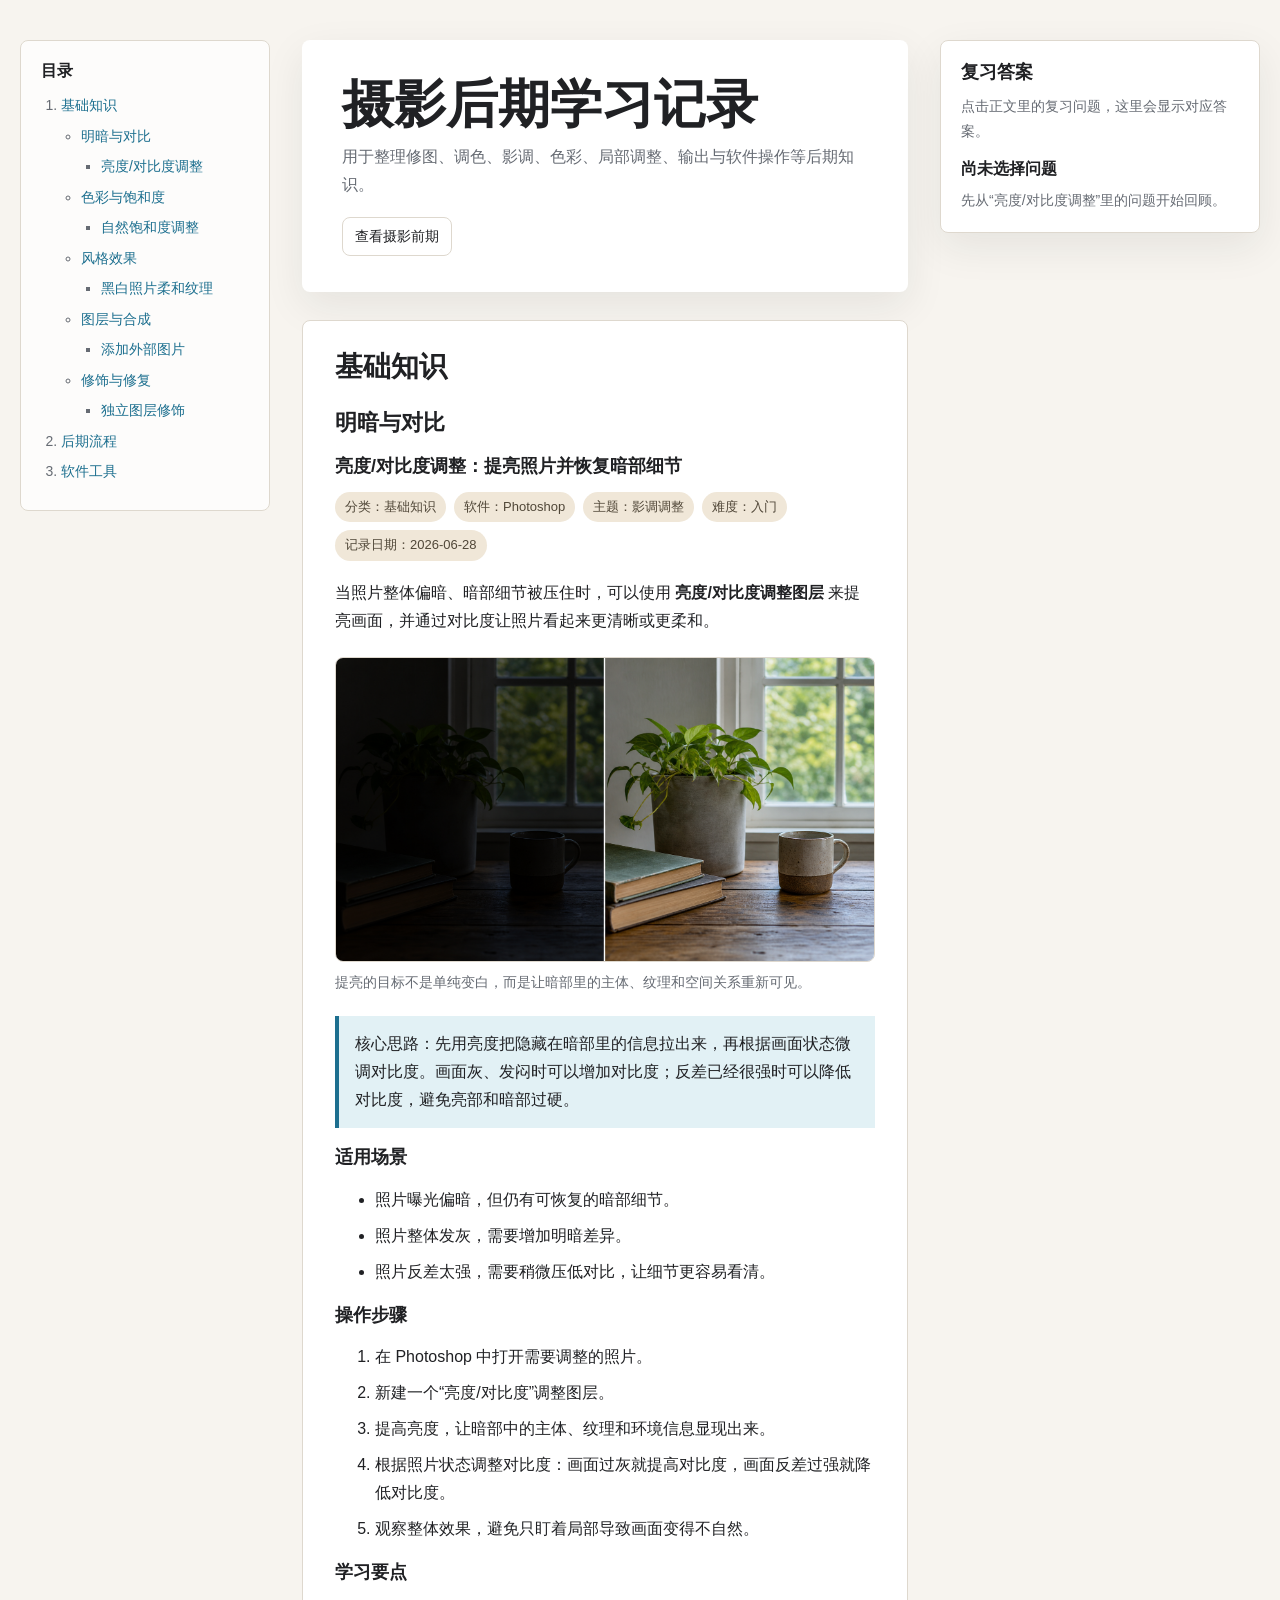
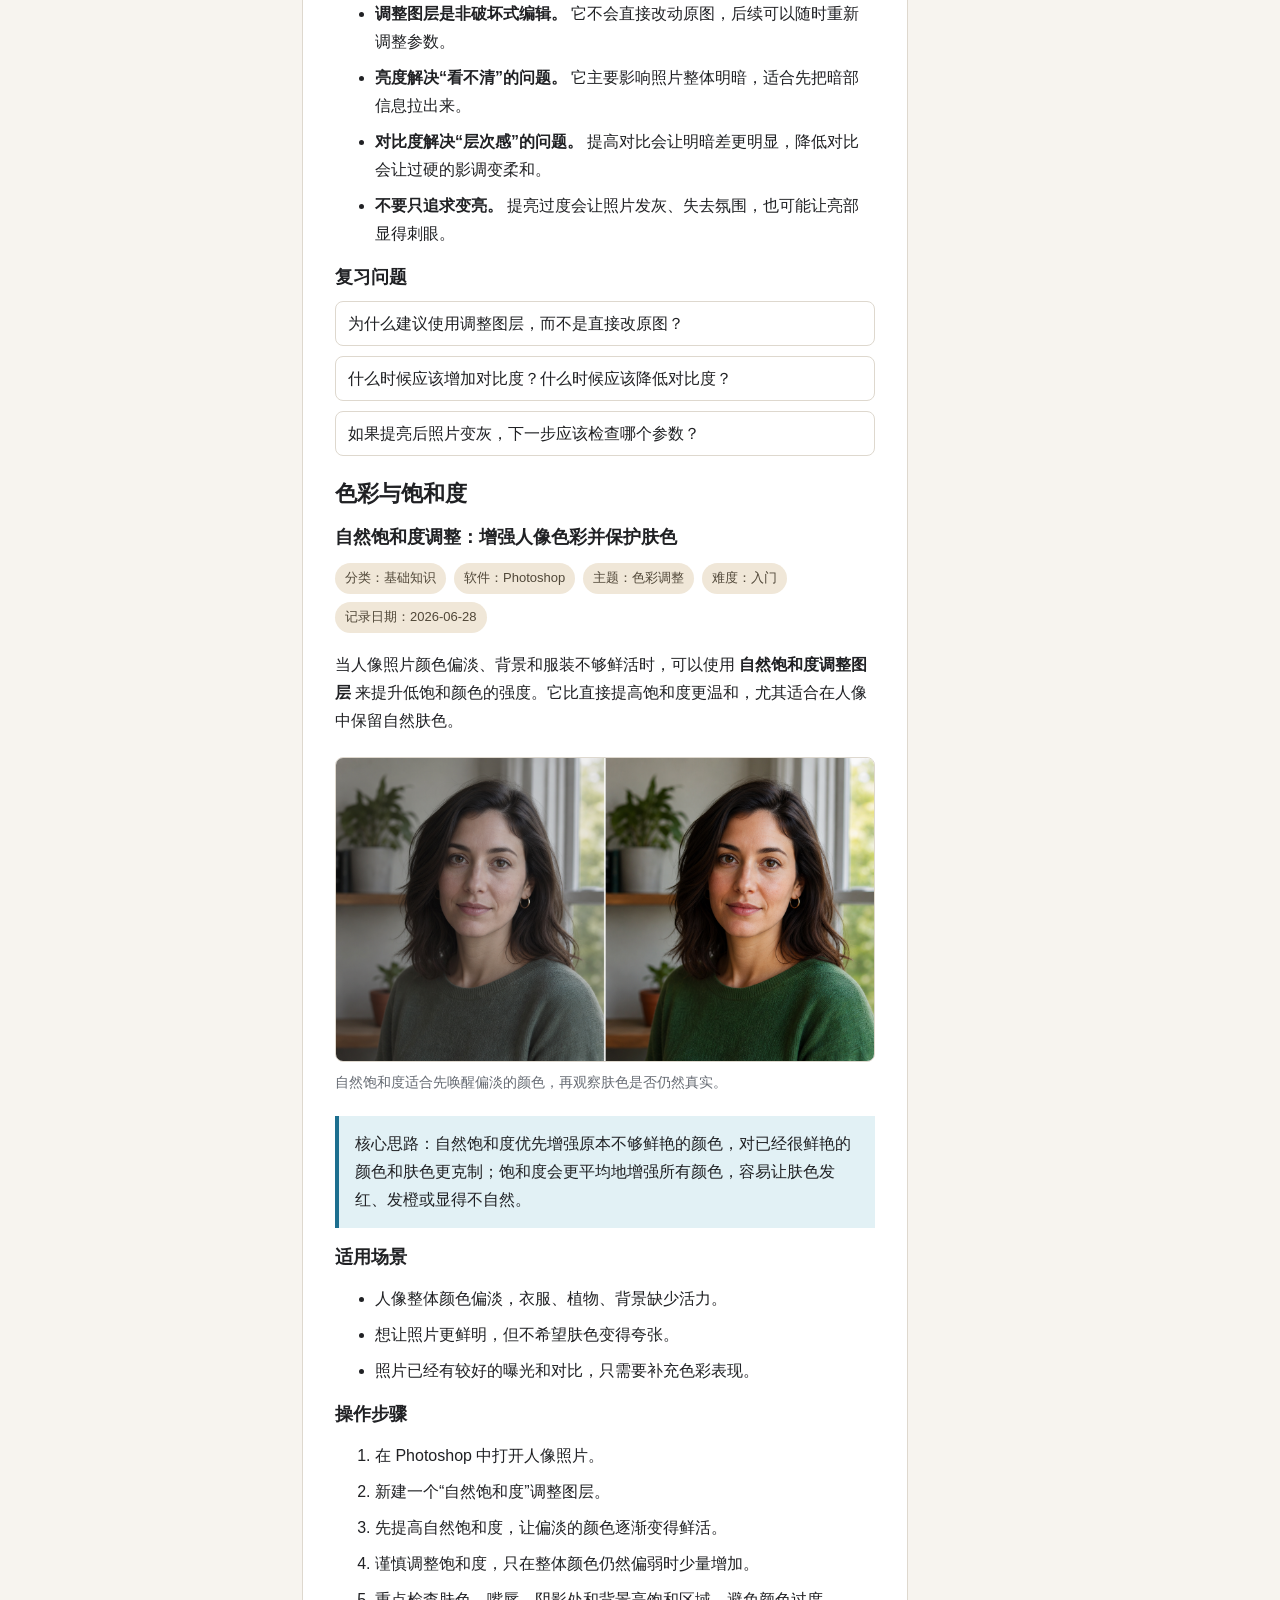
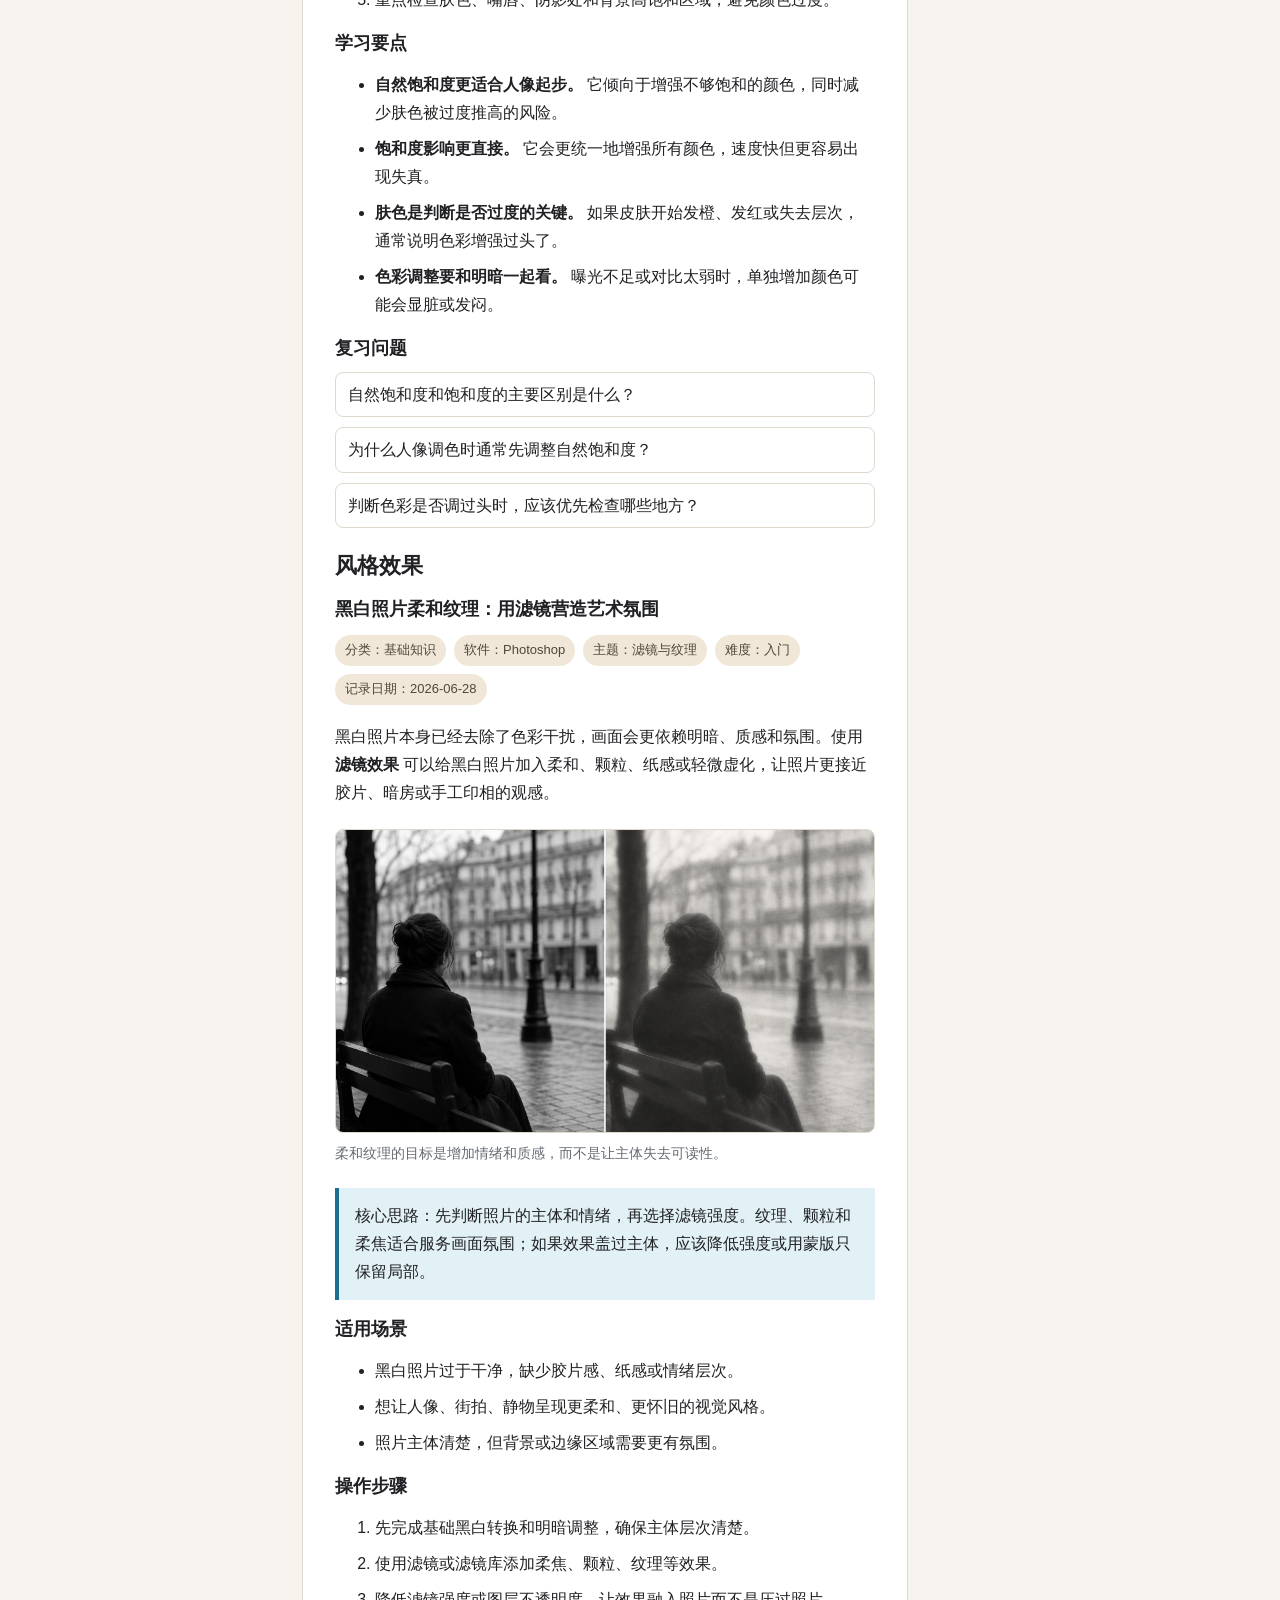
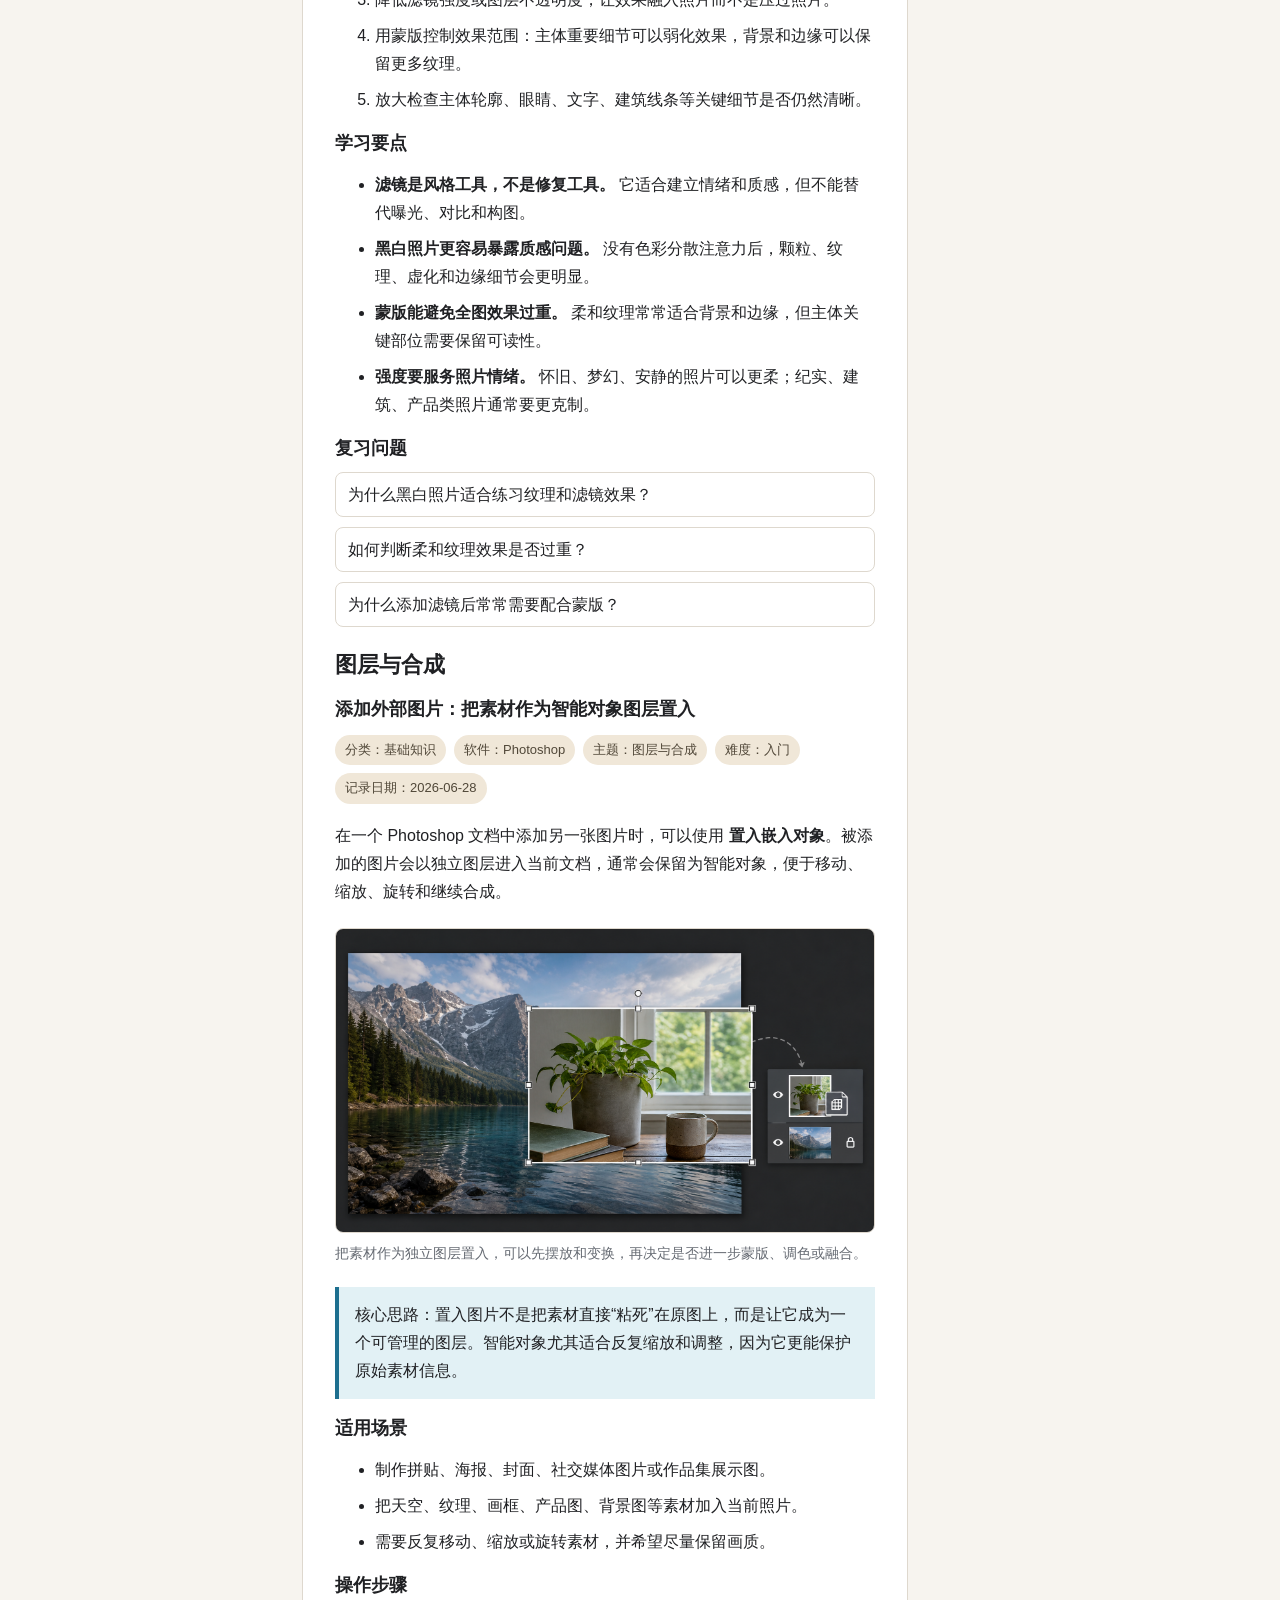
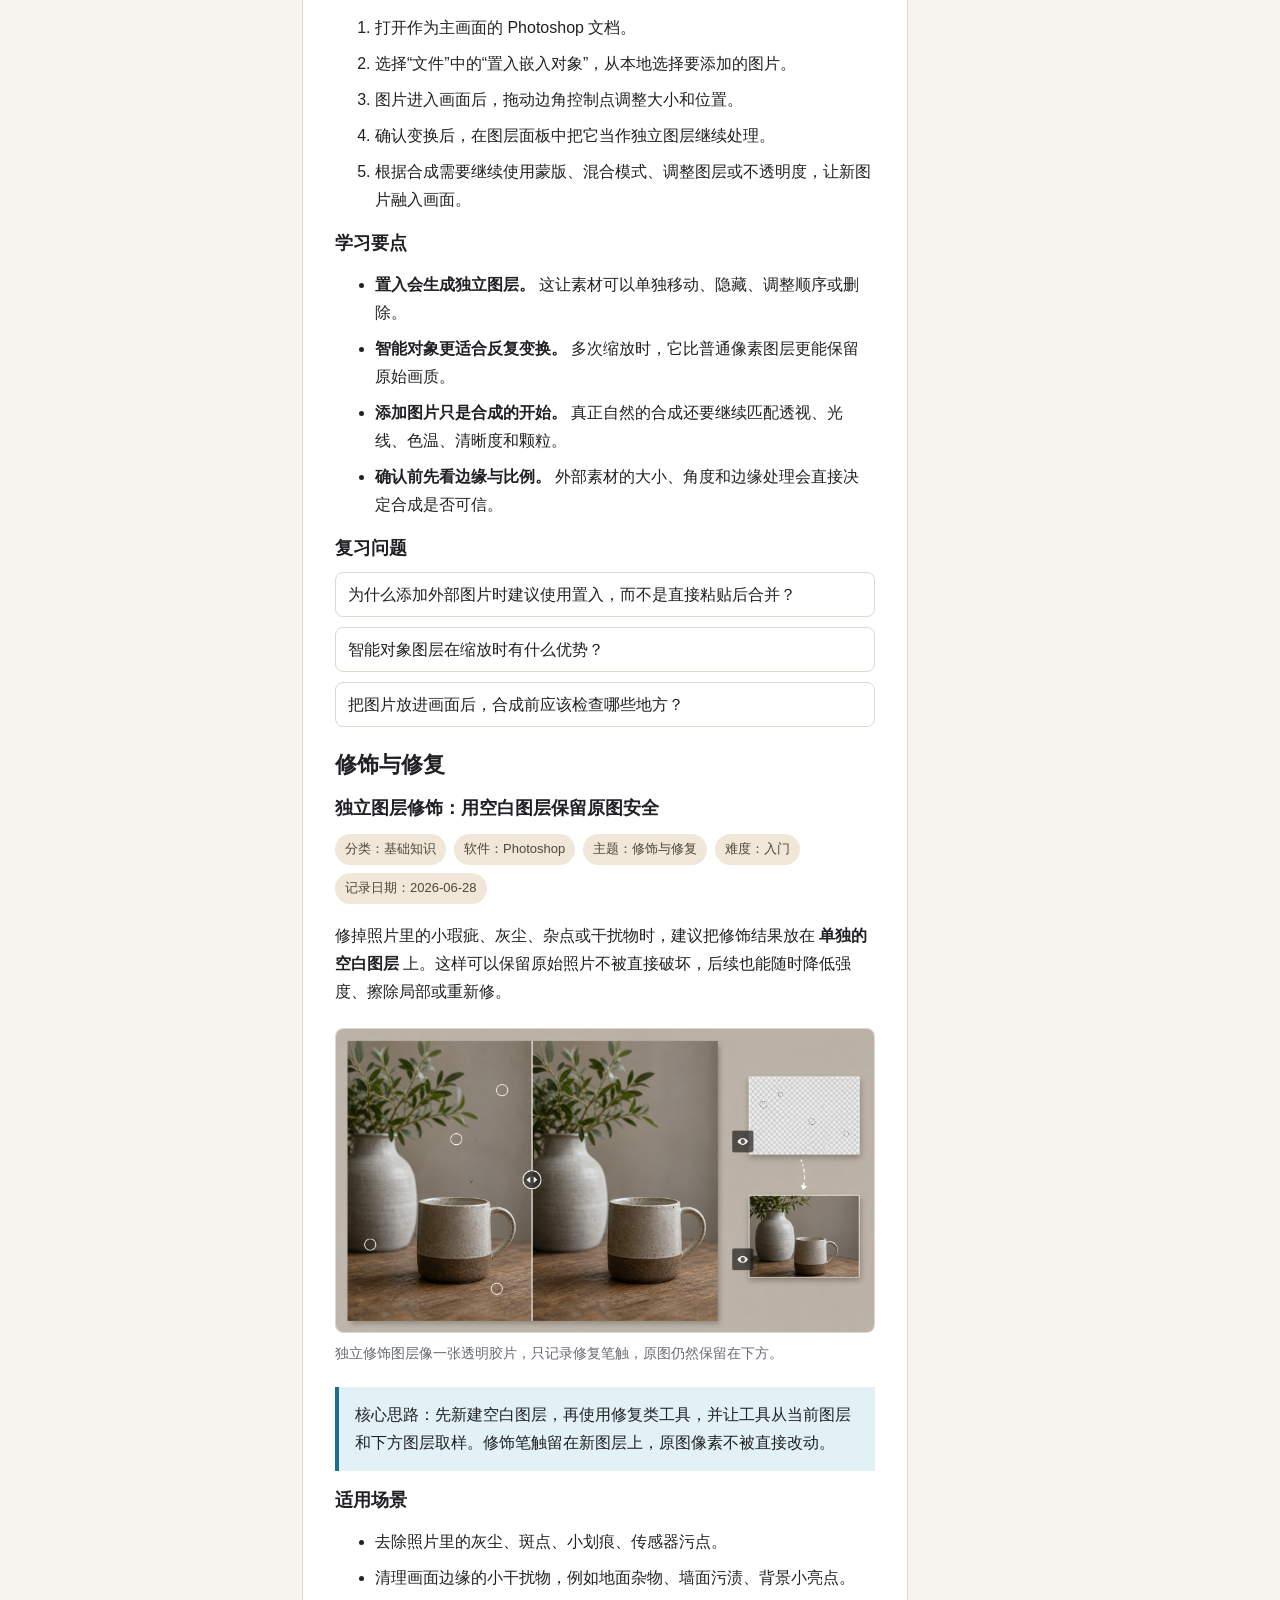
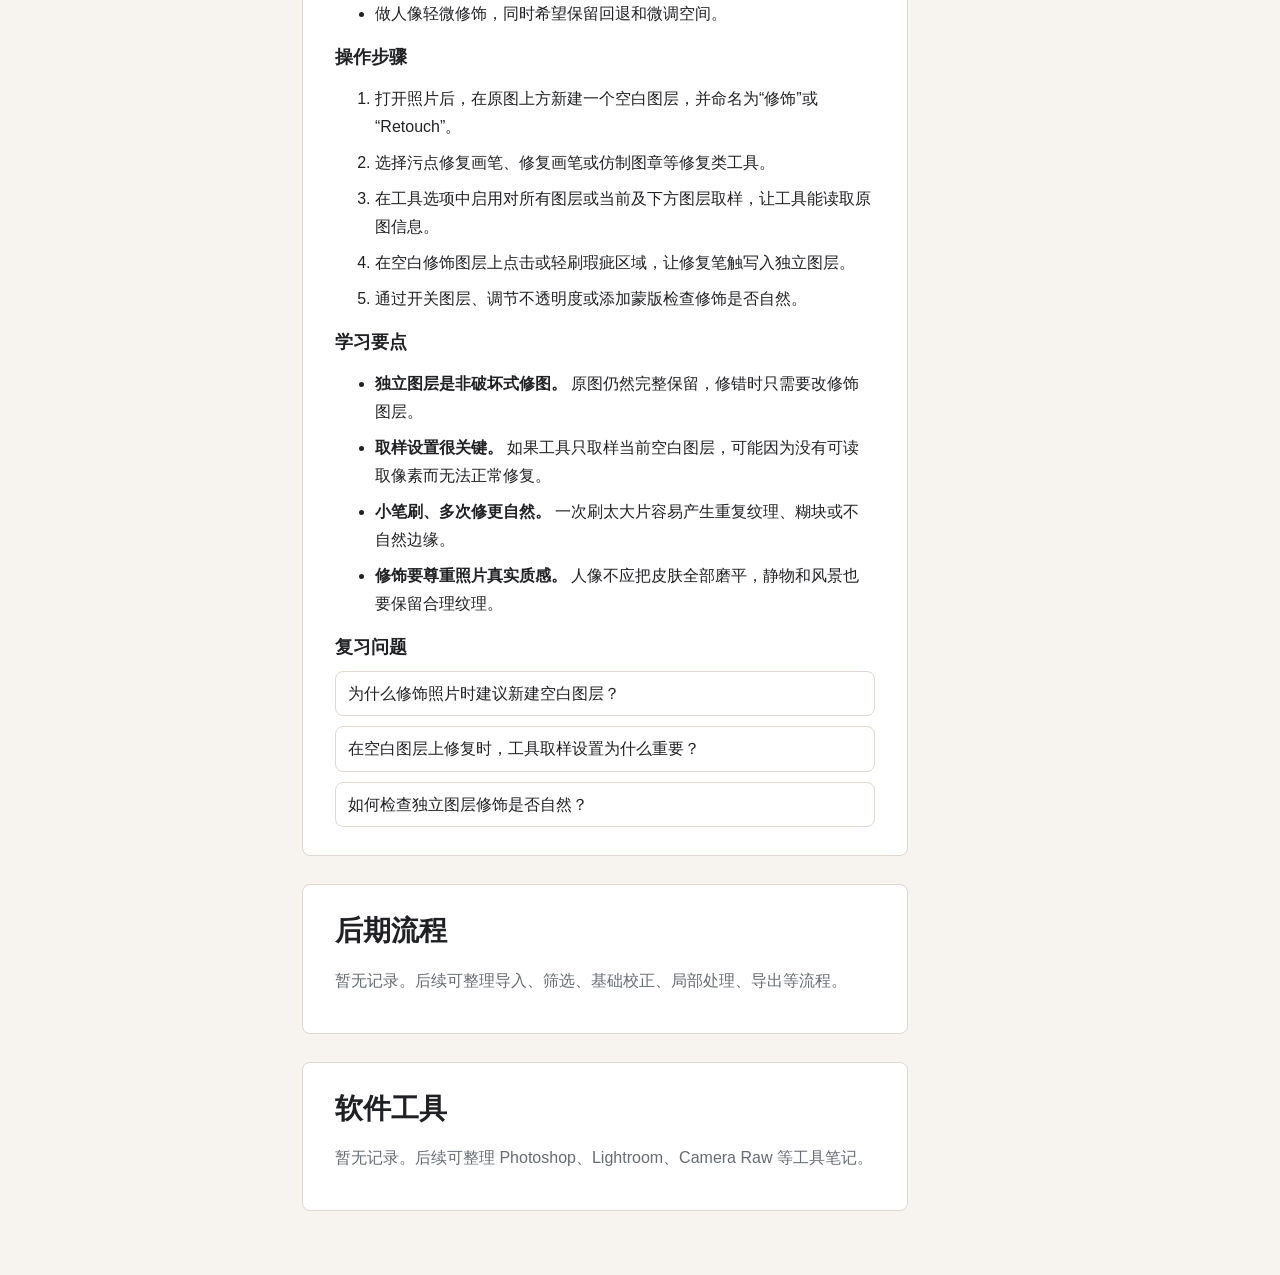
==== 摄影后期.html @ 8e00f8d4 "first commit" ====
<!doctype html>
<html lang="zh-CN">
  <head>
    <meta charset="utf-8">
    <meta name="viewport" content="width=device-width, initial-scale=1">
    <title>摄影后期学习记录</title>
    <link rel="stylesheet" href="assets/css/notes.css">
  </head>
  <body>
    <main class="page with-review">
      <aside class="sidebar" aria-label="目录">
        <h2>目录</h2>
        <ol>
          <li>
            <a href="#basic">基础知识</a>
            <ul>
              <li>
                <a href="#light-contrast">明暗与对比</a>
                <ul>
                  <li><a href="#brightness-contrast-layer">亮度/对比度调整</a></li>
                </ul>
              </li>
              <li>
                <a href="#color-saturation">色彩与饱和度</a>
                <ul>
                  <li><a href="#vibrance-portrait-color">自然饱和度调整</a></li>
                </ul>
              </li>
              <li>
                <a href="#style-effects">风格效果</a>
                <ul>
                  <li><a href="#soft-texture-black-white">黑白照片柔和纹理</a></li>
                </ul>
              </li>
              <li>
                <a href="#layers-compositing">图层与合成</a>
                <ul>
                  <li><a href="#add-image-smart-object">添加外部图片</a></li>
                </ul>
              </li>
              <li>
                <a href="#retouching-repair">修饰与修复</a>
                <ul>
                  <li><a href="#retouch-separate-layer">独立图层修饰</a></li>
                </ul>
              </li>
            </ul>
          </li>
          <li><a href="#workflow">后期流程</a></li>
          <li><a href="#tools">软件工具</a></li>
        </ol>
      </aside>

      <div class="content">
        <header class="hero">
          <h1>摄影后期学习记录</h1>
          <p>用于整理修图、调色、影调、色彩、局部调整、输出与软件操作等后期知识。</p>
          <nav class="nav" aria-label="文档切换">
            <a href="摄影前期.html">查看摄影前期</a>
          </nav>
        </header>

        <section id="basic">
          <h2>基础知识</h2>

          <article id="light-contrast">
            <h3>明暗与对比</h3>

            <article id="brightness-contrast-layer">
              <h4>亮度/对比度调整：提亮照片并恢复暗部细节</h4>
              <div class="meta">
                <span class="tag">分类：基础知识</span>
                <span class="tag">软件：Photoshop</span>
                <span class="tag">主题：影调调整</span>
                <span class="tag">难度：入门</span>
                <span class="tag">记录日期：2026-06-28</span>
              </div>

              <p>
                当照片整体偏暗、暗部细节被压住时，可以使用
                <strong>亮度/对比度调整图层</strong> 来提亮画面，并通过对比度让照片看起来更清晰或更柔和。
              </p>

              <figure class="study-image">
                <img
                  src="assets/images/brightness-contrast-shadow-details.png"
                  alt="暗照片提亮前后对比：左侧偏暗，右侧暗部细节更清楚"
                  loading="lazy"
                >
                <figcaption>提亮的目标不是单纯变白，而是让暗部里的主体、纹理和空间关系重新可见。</figcaption>
              </figure>

              <div class="note">
                核心思路：先用亮度把隐藏在暗部里的信息拉出来，再根据画面状态微调对比度。画面灰、发闷时可以增加对比度；反差已经很强时可以降低对比度，避免亮部和暗部过硬。
              </div>

              <h4>适用场景</h4>
              <ul class="summary-list">
                <li>照片曝光偏暗，但仍有可恢复的暗部细节。</li>
                <li>照片整体发灰，需要增加明暗差异。</li>
                <li>照片反差太强，需要稍微压低对比，让细节更容易看清。</li>
              </ul>

              <h4>操作步骤</h4>
              <ol class="steps">
                <li>在 Photoshop 中打开需要调整的照片。</li>
                <li>新建一个“亮度/对比度”调整图层。</li>
                <li>提高亮度，让暗部中的主体、纹理和环境信息显现出来。</li>
                <li>根据照片状态调整对比度：画面过灰就提高对比度，画面反差过强就降低对比度。</li>
                <li>观察整体效果，避免只盯着局部导致画面变得不自然。</li>
              </ol>

              <h4>学习要点</h4>
              <ul class="checklist">
                <li><strong>调整图层是非破坏式编辑。</strong> 它不会直接改动原图，后续可以随时重新调整参数。</li>
                <li><strong>亮度解决“看不清”的问题。</strong> 它主要影响照片整体明暗，适合先把暗部信息拉出来。</li>
                <li><strong>对比度解决“层次感”的问题。</strong> 提高对比会让明暗差更明显，降低对比会让过硬的影调变柔和。</li>
                <li><strong>不要只追求变亮。</strong> 提亮过度会让照片发灰、失去氛围，也可能让亮部显得刺眼。</li>
              </ul>

              <h4>复习问题</h4>
              <ul class="review-list">
                <li>
                  <button
                    class="review-question"
                    type="button"
                    data-answer="调整图层属于非破坏式编辑，不会直接改变原始照片像素。这样后续可以随时回到亮度/对比度参数重新微调，也可以关闭、降低不透明度或删除这一步调整。"
                  >
                    为什么建议使用调整图层，而不是直接改原图？
                  </button>
                </li>
                <li>
                  <button
                    class="review-question"
                    type="button"
                    data-answer="画面提亮后如果显得灰、发闷、层次弱，可以适当增加对比度；如果照片本身明暗反差已经很强，亮部刺眼或暗部死黑，就应该降低对比度，让过硬的明暗关系变柔和。"
                  >
                    什么时候应该增加对比度？什么时候应该降低对比度？
                  </button>
                </li>
                <li>
                  <button
                    class="review-question"
                    type="button"
                    data-answer="优先检查对比度。只提高亮度容易把暗部拉亮，但也会让整体变灰；这时可以适当增加对比度，重新建立明暗层次，同时观察亮部是否过曝。"
                  >
                    如果提亮后照片变灰，下一步应该检查哪个参数？
                  </button>
                </li>
              </ul>
            </article>
          </article>

          <article id="color-saturation">
            <h3>色彩与饱和度</h3>

            <article id="vibrance-portrait-color">
              <h4>自然饱和度调整：增强人像色彩并保护肤色</h4>
              <div class="meta">
                <span class="tag">分类：基础知识</span>
                <span class="tag">软件：Photoshop</span>
                <span class="tag">主题：色彩调整</span>
                <span class="tag">难度：入门</span>
                <span class="tag">记录日期：2026-06-28</span>
              </div>

              <p>
                当人像照片颜色偏淡、背景和服装不够鲜活时，可以使用
                <strong>自然饱和度调整图层</strong> 来提升低饱和颜色的强度。它比直接提高饱和度更温和，尤其适合在人像中保留自然肤色。
              </p>

              <figure class="study-image">
                <img
                  src="assets/images/vibrance-portrait-color.png"
                  alt="人像自然饱和度调整前后对比：左侧颜色偏淡，右侧背景和服装更鲜活且肤色自然"
                  loading="lazy"
                >
                <figcaption>自然饱和度适合先唤醒偏淡的颜色，再观察肤色是否仍然真实。</figcaption>
              </figure>

              <div class="note">
                核心思路：自然饱和度优先增强原本不够鲜艳的颜色，对已经很鲜艳的颜色和肤色更克制；饱和度会更平均地增强所有颜色，容易让肤色发红、发橙或显得不自然。
              </div>

              <h4>适用场景</h4>
              <ul class="summary-list">
                <li>人像整体颜色偏淡，衣服、植物、背景缺少活力。</li>
                <li>想让照片更鲜明，但不希望肤色变得夸张。</li>
                <li>照片已经有较好的曝光和对比，只需要补充色彩表现。</li>
              </ul>

              <h4>操作步骤</h4>
              <ol class="steps">
                <li>在 Photoshop 中打开人像照片。</li>
                <li>新建一个“自然饱和度”调整图层。</li>
                <li>先提高自然饱和度，让偏淡的颜色逐渐变得鲜活。</li>
                <li>谨慎调整饱和度，只在整体颜色仍然偏弱时少量增加。</li>
                <li>重点检查肤色、嘴唇、阴影处和背景高饱和区域，避免颜色过度。</li>
              </ol>

              <h4>学习要点</h4>
              <ul class="checklist">
                <li><strong>自然饱和度更适合人像起步。</strong> 它倾向于增强不够饱和的颜色，同时减少肤色被过度推高的风险。</li>
                <li><strong>饱和度影响更直接。</strong> 它会更统一地增强所有颜色，速度快但更容易出现失真。</li>
                <li><strong>肤色是判断是否过度的关键。</strong> 如果皮肤开始发橙、发红或失去层次，通常说明色彩增强过头了。</li>
                <li><strong>色彩调整要和明暗一起看。</strong> 曝光不足或对比太弱时，单独增加颜色可能会显脏或发闷。</li>
              </ul>

              <h4>复习问题</h4>
              <ul class="review-list">
                <li>
                  <button
                    class="review-question"
                    type="button"
                    data-answer="自然饱和度会优先增强原本偏淡、不够鲜艳的颜色，并且对肤色和已经很鲜艳的颜色更克制；饱和度更平均地推动所有颜色，效果更直接，也更容易让颜色失真。"
                  >
                    自然饱和度和饱和度的主要区别是什么？
                  </button>
                </li>
                <li>
                  <button
                    class="review-question"
                    type="button"
                    data-answer="人像里最需要保护的是肤色。直接大幅提高饱和度可能让皮肤发红、发橙、嘴唇过艳，甚至让阴影里的颜色变脏，所以通常先用自然饱和度会更稳。"
                  >
                    为什么人像调色时通常先调整自然饱和度？
                  </button>
                </li>
                <li>
                  <button
                    class="review-question"
                    type="button"
                    data-answer="重点看肤色是否自然、嘴唇是否过艳、背景高饱和区域是否刺眼。如果这些地方开始显得夸张，就应该降低自然饱和度或饱和度，并重新检查整体明暗。"
                  >
                    判断色彩是否调过头时，应该优先检查哪些地方？
                  </button>
                </li>
              </ul>
            </article>
          </article>

          <article id="style-effects">
            <h3>风格效果</h3>

            <article id="soft-texture-black-white">
              <h4>黑白照片柔和纹理：用滤镜营造艺术氛围</h4>
              <div class="meta">
                <span class="tag">分类：基础知识</span>
                <span class="tag">软件：Photoshop</span>
                <span class="tag">主题：滤镜与纹理</span>
                <span class="tag">难度：入门</span>
                <span class="tag">记录日期：2026-06-28</span>
              </div>

              <p>
                黑白照片本身已经去除了色彩干扰，画面会更依赖明暗、质感和氛围。使用
                <strong>滤镜效果</strong> 可以给黑白照片加入柔和、颗粒、纸感或轻微虚化，让照片更接近胶片、暗房或手工印相的观感。
              </p>

              <figure class="study-image">
                <img
                  src="assets/images/soft-texture-black-white.png"
                  alt="黑白照片柔和纹理效果前后对比：左侧清晰干净，右侧加入柔焦、颗粒和纸感纹理"
                  loading="lazy"
                >
                <figcaption>柔和纹理的目标是增加情绪和质感，而不是让主体失去可读性。</figcaption>
              </figure>

              <div class="note">
                核心思路：先判断照片的主体和情绪，再选择滤镜强度。纹理、颗粒和柔焦适合服务画面氛围；如果效果盖过主体，应该降低强度或用蒙版只保留局部。
              </div>

              <h4>适用场景</h4>
              <ul class="summary-list">
                <li>黑白照片过于干净，缺少胶片感、纸感或情绪层次。</li>
                <li>想让人像、街拍、静物呈现更柔和、更怀旧的视觉风格。</li>
                <li>照片主体清楚，但背景或边缘区域需要更有氛围。</li>
              </ul>

              <h4>操作步骤</h4>
              <ol class="steps">
                <li>先完成基础黑白转换和明暗调整，确保主体层次清楚。</li>
                <li>使用滤镜或滤镜库添加柔焦、颗粒、纹理等效果。</li>
                <li>降低滤镜强度或图层不透明度，让效果融入照片而不是压过照片。</li>
                <li>用蒙版控制效果范围：主体重要细节可以弱化效果，背景和边缘可以保留更多纹理。</li>
                <li>放大检查主体轮廓、眼睛、文字、建筑线条等关键细节是否仍然清晰。</li>
              </ol>

              <h4>学习要点</h4>
              <ul class="checklist">
                <li><strong>滤镜是风格工具，不是修复工具。</strong> 它适合建立情绪和质感，但不能替代曝光、对比和构图。</li>
                <li><strong>黑白照片更容易暴露质感问题。</strong> 没有色彩分散注意力后，颗粒、纹理、虚化和边缘细节会更明显。</li>
                <li><strong>蒙版能避免全图效果过重。</strong> 柔和纹理常常适合背景和边缘，但主体关键部位需要保留可读性。</li>
                <li><strong>强度要服务照片情绪。</strong> 怀旧、梦幻、安静的照片可以更柔；纪实、建筑、产品类照片通常要更克制。</li>
              </ul>

              <h4>复习问题</h4>
              <ul class="review-list">
                <li>
                  <button
                    class="review-question"
                    type="button"
                    data-answer="因为黑白照片去掉了色彩信息，观众会更集中地看明暗、形状、颗粒和边缘质感。加入柔和纹理可以强化氛围，但如果过重，也会更明显地破坏主体细节。"
                  >
                    为什么黑白照片适合练习纹理和滤镜效果？
                  </button>
                </li>
                <li>
                  <button
                    class="review-question"
                    type="button"
                    data-answer="如果主体轮廓、眼睛、面部纹理、建筑线条或画面焦点开始变得难以辨认，就说明滤镜效果可能盖过了照片本身。此时应降低强度、不透明度，或用蒙版保护主体。"
                  >
                    如何判断柔和纹理效果是否过重？
                  </button>
                </li>
                <li>
                  <button
                    class="review-question"
                    type="button"
                    data-answer="蒙版可以把滤镜限制在需要氛围的区域，例如背景、边缘、天空或暗部，同时减弱主体关键区域的效果。这样照片既有风格，又不会牺牲可读性。"
                  >
                    为什么添加滤镜后常常需要配合蒙版？
                  </button>
                </li>
              </ul>
            </article>
          </article>

          <article id="layers-compositing">
            <h3>图层与合成</h3>

            <article id="add-image-smart-object">
              <h4>添加外部图片：把素材作为智能对象图层置入</h4>
              <div class="meta">
                <span class="tag">分类：基础知识</span>
                <span class="tag">软件：Photoshop</span>
                <span class="tag">主题：图层与合成</span>
                <span class="tag">难度：入门</span>
                <span class="tag">记录日期：2026-06-28</span>
              </div>

              <p>
                在一个 Photoshop 文档中添加另一张图片时，可以使用
                <strong>置入嵌入对象</strong>。被添加的图片会以独立图层进入当前文档，通常会保留为智能对象，便于移动、缩放、旋转和继续合成。
              </p>

              <figure class="study-image">
                <img
                  src="assets/images/add-image-smart-object-layer.png"
                  alt="把外部图片作为独立图层添加到主画面中的示意图"
                  loading="lazy"
                >
                <figcaption>把素材作为独立图层置入，可以先摆放和变换，再决定是否进一步蒙版、调色或融合。</figcaption>
              </figure>

              <div class="note">
                核心思路：置入图片不是把素材直接“粘死”在原图上，而是让它成为一个可管理的图层。智能对象尤其适合反复缩放和调整，因为它更能保护原始素材信息。
              </div>

              <h4>适用场景</h4>
              <ul class="summary-list">
                <li>制作拼贴、海报、封面、社交媒体图片或作品集展示图。</li>
                <li>把天空、纹理、画框、产品图、背景图等素材加入当前照片。</li>
                <li>需要反复移动、缩放或旋转素材，并希望尽量保留画质。</li>
              </ul>

              <h4>操作步骤</h4>
              <ol class="steps">
                <li>打开作为主画面的 Photoshop 文档。</li>
                <li>选择“文件”中的“置入嵌入对象”，从本地选择要添加的图片。</li>
                <li>图片进入画面后，拖动边角控制点调整大小和位置。</li>
                <li>确认变换后，在图层面板中把它当作独立图层继续处理。</li>
                <li>根据合成需要继续使用蒙版、混合模式、调整图层或不透明度，让新图片融入画面。</li>
              </ol>

              <h4>学习要点</h4>
              <ul class="checklist">
                <li><strong>置入会生成独立图层。</strong> 这让素材可以单独移动、隐藏、调整顺序或删除。</li>
                <li><strong>智能对象更适合反复变换。</strong> 多次缩放时，它比普通像素图层更能保留原始画质。</li>
                <li><strong>添加图片只是合成的开始。</strong> 真正自然的合成还要继续匹配透视、光线、色温、清晰度和颗粒。</li>
                <li><strong>确认前先看边缘与比例。</strong> 外部素材的大小、角度和边缘处理会直接决定合成是否可信。</li>
              </ul>

              <h4>复习问题</h4>
              <ul class="review-list">
                <li>
                  <button
                    class="review-question"
                    type="button"
                    data-answer="因为置入的图片会作为独立图层进入文档，可以单独移动、缩放、隐藏、删除和继续调整。这样不会把新素材直接固定到原图像素上，后续修改空间更大。"
                  >
                    为什么添加外部图片时建议使用置入，而不是直接粘贴后合并？
                  </button>
                </li>
                <li>
                  <button
                    class="review-question"
                    type="button"
                    data-answer="智能对象会保留更多原始素材信息，适合反复缩放、旋转和重新编辑。普通像素图层多次缩放后更容易损失画质，尤其是先缩小再放大时。"
                  >
                    智能对象图层在缩放时有什么优势？
                  </button>
                </li>
                <li>
                  <button
                    class="review-question"
                    type="button"
                    data-answer="应检查比例是否合理、透视是否一致、光线方向是否匹配、色温和对比是否接近、边缘是否干净。必要时再用蒙版、调整图层和混合模式让素材融入主画面。"
                  >
                    把图片放进画面后，合成前应该检查哪些地方？
                  </button>
                </li>
              </ul>
            </article>
          </article>

          <article id="retouching-repair">
            <h3>修饰与修复</h3>

            <article id="retouch-separate-layer">
              <h4>独立图层修饰：用空白图层保留原图安全</h4>
              <div class="meta">
                <span class="tag">分类：基础知识</span>
                <span class="tag">软件：Photoshop</span>
                <span class="tag">主题：修饰与修复</span>
                <span class="tag">难度：入门</span>
                <span class="tag">记录日期：2026-06-28</span>
              </div>

              <p>
                修掉照片里的小瑕疵、灰尘、杂点或干扰物时，建议把修饰结果放在
                <strong>单独的空白图层</strong> 上。这样可以保留原始照片不被直接破坏，后续也能随时降低强度、擦除局部或重新修。
              </p>

              <figure class="study-image">
                <img
                  src="assets/images/retouch-separate-layer.png"
                  alt="在独立图层上修饰照片瑕疵的示意图"
                  loading="lazy"
                >
                <figcaption>独立修饰图层像一张透明胶片，只记录修复笔触，原图仍然保留在下方。</figcaption>
              </figure>

              <div class="note">
                核心思路：先新建空白图层，再使用修复类工具，并让工具从当前图层和下方图层取样。修饰笔触留在新图层上，原图像素不被直接改动。
              </div>

              <h4>适用场景</h4>
              <ul class="summary-list">
                <li>去除照片里的灰尘、斑点、小划痕、传感器污点。</li>
                <li>清理画面边缘的小干扰物，例如地面杂物、墙面污渍、背景小亮点。</li>
                <li>做人像轻微修饰，同时希望保留回退和微调空间。</li>
              </ul>

              <h4>操作步骤</h4>
              <ol class="steps">
                <li>打开照片后，在原图上方新建一个空白图层，并命名为“修饰”或“Retouch”。</li>
                <li>选择污点修复画笔、修复画笔或仿制图章等修复类工具。</li>
                <li>在工具选项中启用对所有图层或当前及下方图层取样，让工具能读取原图信息。</li>
                <li>在空白修饰图层上点击或轻刷瑕疵区域，让修复笔触写入独立图层。</li>
                <li>通过开关图层、调节不透明度或添加蒙版检查修饰是否自然。</li>
              </ol>

              <h4>学习要点</h4>
              <ul class="checklist">
                <li><strong>独立图层是非破坏式修图。</strong> 原图仍然完整保留，修错时只需要改修饰图层。</li>
                <li><strong>取样设置很关键。</strong> 如果工具只取样当前空白图层，可能因为没有可读取像素而无法正常修复。</li>
                <li><strong>小笔刷、多次修更自然。</strong> 一次刷太大片容易产生重复纹理、糊块或不自然边缘。</li>
                <li><strong>修饰要尊重照片真实质感。</strong> 人像不应把皮肤全部磨平，静物和风景也要保留合理纹理。</li>
              </ul>

              <h4>复习问题</h4>
              <ul class="review-list">
                <li>
                  <button
                    class="review-question"
                    type="button"
                    data-answer="因为修饰笔触会留在单独图层上，原图像素不会被直接改动。后续如果发现修得太重、位置不自然或想恢复局部，只需要调整修饰图层，而不用重新找回原图。"
                  >
                    为什么修饰照片时建议新建空白图层？
                  </button>
                </li>
                <li>
                  <button
                    class="review-question"
                    type="button"
                    data-answer="需要让修复工具从当前及下方图层或所有图层取样。空白修饰图层本身没有像素，如果工具只看当前图层，就无法根据原图内容判断该如何修复。"
                  >
                    在空白图层上修复时，工具取样设置为什么重要？
                  </button>
                </li>
                <li>
                  <button
                    class="review-question"
                    type="button"
                    data-answer="可以开关修饰图层对比前后，也可以降低图层不透明度观察效果是否过重。重点检查修复区域是否出现重复纹理、糊块、边缘断裂或质感突然变化。"
                  >
                    如何检查独立图层修饰是否自然？
                  </button>
                </li>
              </ul>
            </article>
          </article>
        </section>

        <section id="workflow">
          <h2>后期流程</h2>
          <p class="empty">暂无记录。后续可整理导入、筛选、基础校正、局部处理、导出等流程。</p>
        </section>

        <section id="tools">
          <h2>软件工具</h2>
          <p class="empty">暂无记录。后续可整理 Photoshop、Lightroom、Camera Raw 等工具笔记。</p>
        </section>
      </div>

      <aside class="review-panel" aria-label="复习答案" aria-live="polite">
        <h2>复习答案</h2>
        <p>点击正文里的复习问题，这里会显示对应答案。</p>
        <h3 data-answer-title>尚未选择问题</h3>
        <p data-answer-text>先从“亮度/对比度调整”里的问题开始回顾。</p>
      </aside>
    </main>
    <script src="assets/js/review.js"></script>
  </body>
</html>
---- assets/css/notes.css ----
:root {
  color-scheme: light;
  --bg: #f7f4ef;
  --paper: #ffffff;
  --ink: #202124;
  --muted: #666b73;
  --line: #ded8ce;
  --accent: #1d6f8f;
  --accent-soft: #e2f1f5;
  --tag: #f0e7d8;
  --shadow: 0 14px 40px rgba(30, 35, 40, 0.08);
}

* {
  box-sizing: border-box;
}

html {
  scroll-behavior: smooth;
}

body {
  margin: 0;
  background: var(--bg);
  color: var(--ink);
  font-family: -apple-system, BlinkMacSystemFont, "Segoe UI", "PingFang SC",
    "Microsoft YaHei", sans-serif;
  line-height: 1.75;
}

a {
  color: var(--accent);
  text-decoration: none;
}

a:hover {
  text-decoration: underline;
}

.page {
  display: grid;
  grid-template-columns: minmax(220px, 260px) minmax(0, 1fr);
  gap: 32px;
  width: min(1180px, calc(100% - 40px));
  margin: 0 auto;
  padding: 40px 0 64px;
}

.page.with-review {
  grid-template-columns: minmax(220px, 250px) minmax(0, 1fr) minmax(260px, 320px);
  width: min(1420px, calc(100% - 40px));
}

.sidebar {
  position: sticky;
  top: 24px;
  height: fit-content;
  padding: 20px;
  border: 1px solid var(--line);
  border-radius: 8px;
  background: rgba(255, 255, 255, 0.72);
}

.sidebar h2 {
  margin: 0 0 12px;
  font-size: 16px;
}

.sidebar ol,
.sidebar ul {
  margin: 0;
  padding-left: 20px;
}

.sidebar li {
  margin: 6px 0;
  color: var(--muted);
  font-size: 14px;
}

.content {
  min-width: 0;
}

.review-panel {
  position: sticky;
  top: 24px;
  height: fit-content;
  padding: 20px;
  border: 1px solid var(--line);
  border-radius: 8px;
  background: var(--paper);
  box-shadow: var(--shadow);
}

.review-panel h2 {
  margin: 0 0 10px;
  font-size: 18px;
}

.review-panel h3 {
  margin: 16px 0 8px;
  font-size: 16px;
}

.review-panel p {
  margin: 8px 0 0;
  color: var(--muted);
  font-size: 14px;
}

.hero {
  padding: 36px 40px;
  border-radius: 8px;
  background: var(--paper);
  box-shadow: var(--shadow);
}

.hero h1 {
  margin: 0 0 10px;
  font-size: clamp(30px, 5vw, 52px);
  line-height: 1.1;
}

.hero p {
  max-width: 780px;
  margin: 0;
  color: var(--muted);
}

.nav {
  display: flex;
  flex-wrap: wrap;
  gap: 10px;
  margin: 18px 0 0;
}

.nav a {
  display: inline-flex;
  align-items: center;
  min-height: 36px;
  padding: 6px 12px;
  border: 1px solid var(--line);
  border-radius: 8px;
  background: #fff;
  color: var(--ink);
  font-size: 14px;
}

section {
  margin-top: 28px;
  padding: 28px 32px;
  border: 1px solid var(--line);
  border-radius: 8px;
  background: var(--paper);
}

h2,
h3,
h4 {
  line-height: 1.28;
}

h2 {
  margin: 0 0 18px;
  font-size: 28px;
}

h3 {
  margin: 24px 0 12px;
  font-size: 22px;
}

h4 {
  margin: 18px 0 8px;
  font-size: 18px;
}

p {
  margin: 10px 0;
}

.meta {
  display: flex;
  flex-wrap: wrap;
  gap: 8px;
  margin: 14px 0 18px;
}

.tag {
  display: inline-flex;
  align-items: center;
  min-height: 28px;
  padding: 4px 10px;
  border-radius: 999px;
  background: var(--tag);
  color: #504738;
  font-size: 13px;
}

.note {
  padding: 14px 16px;
  border-left: 4px solid var(--accent);
  background: var(--accent-soft);
}

.study-image {
  margin: 22px 0;
}

.study-image img {
  display: block;
  width: 100%;
  height: auto;
  border: 1px solid var(--line);
  border-radius: 8px;
}

.study-image figcaption {
  margin-top: 8px;
  color: var(--muted);
  font-size: 14px;
}

.empty {
  color: var(--muted);
}

.checklist li,
.steps li,
.summary-list li {
  margin: 8px 0;
}

.review-list {
  display: grid;
  gap: 10px;
  margin: 12px 0 0;
  padding: 0;
  list-style: none;
}

.review-question {
  width: 100%;
  min-height: 44px;
  padding: 10px 12px;
  border: 1px solid var(--line);
  border-radius: 8px;
  background: #fff;
  color: var(--ink);
  font: inherit;
  line-height: 1.45;
  text-align: left;
  cursor: pointer;
}

.review-question:hover,
.review-question:focus-visible {
  border-color: var(--accent);
  outline: none;
}

.review-question.is-active {
  border-color: var(--accent);
  background: var(--accent-soft);
}

@media (max-width: 820px) {
  .page {
    display: block;
    width: min(100% - 28px, 720px);
    padding-top: 18px;
  }

  .sidebar {
    position: static;
    margin-bottom: 18px;
  }

  .hero,
  section {
    padding: 24px 20px;
  }

  .review-panel {
    position: static;
    margin-top: 18px;
  }
}
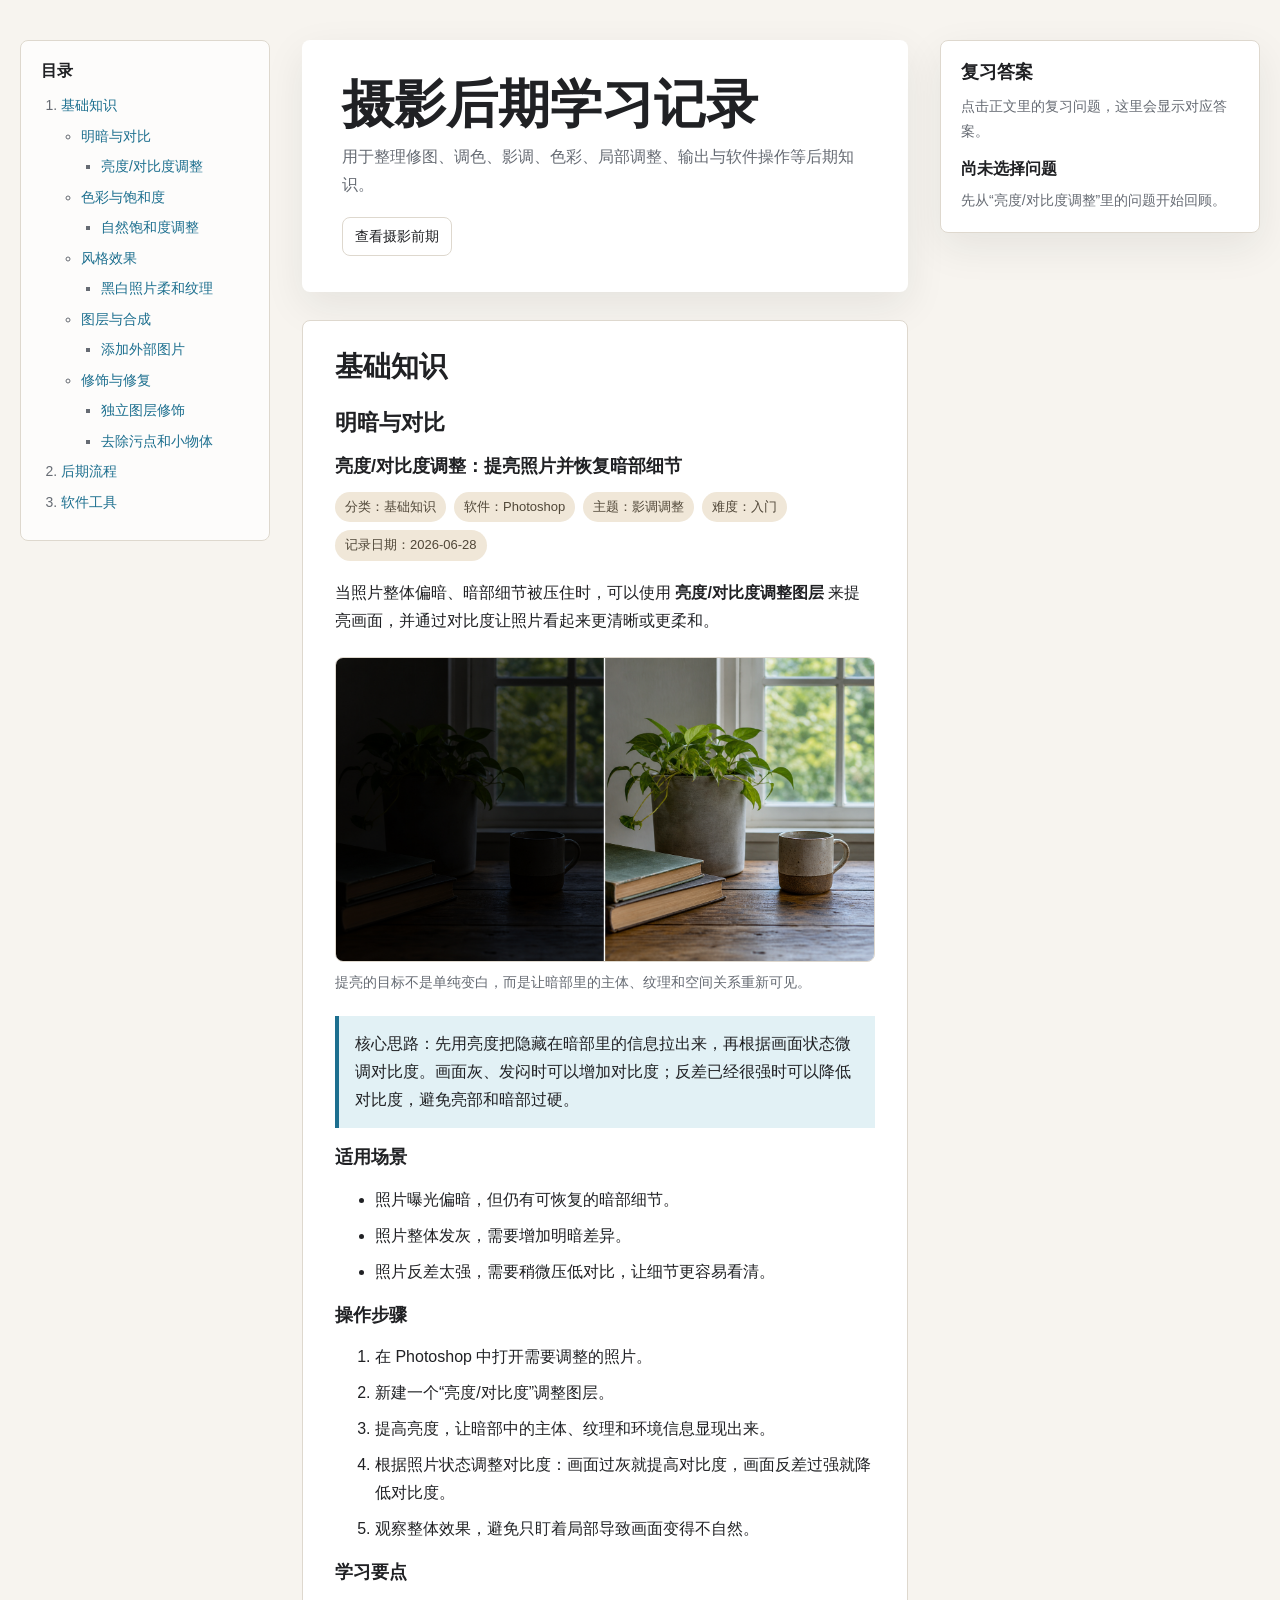
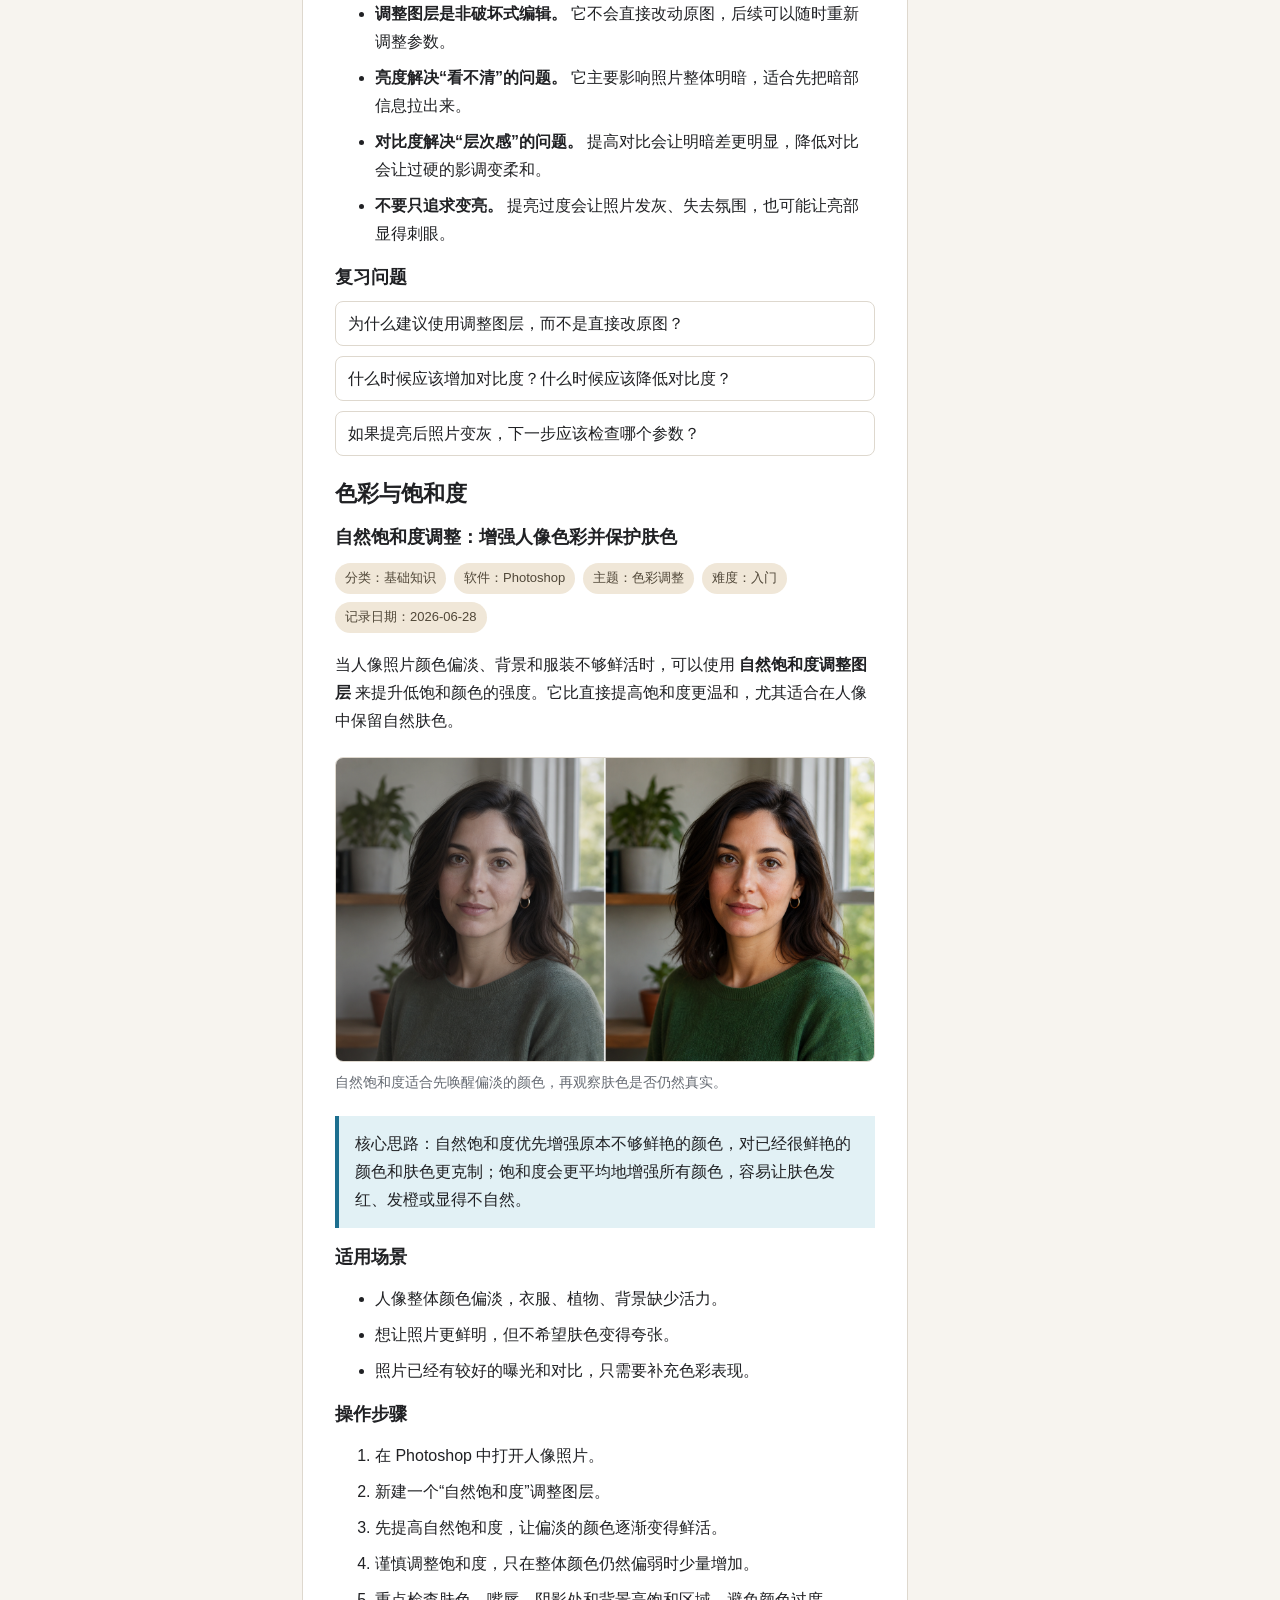
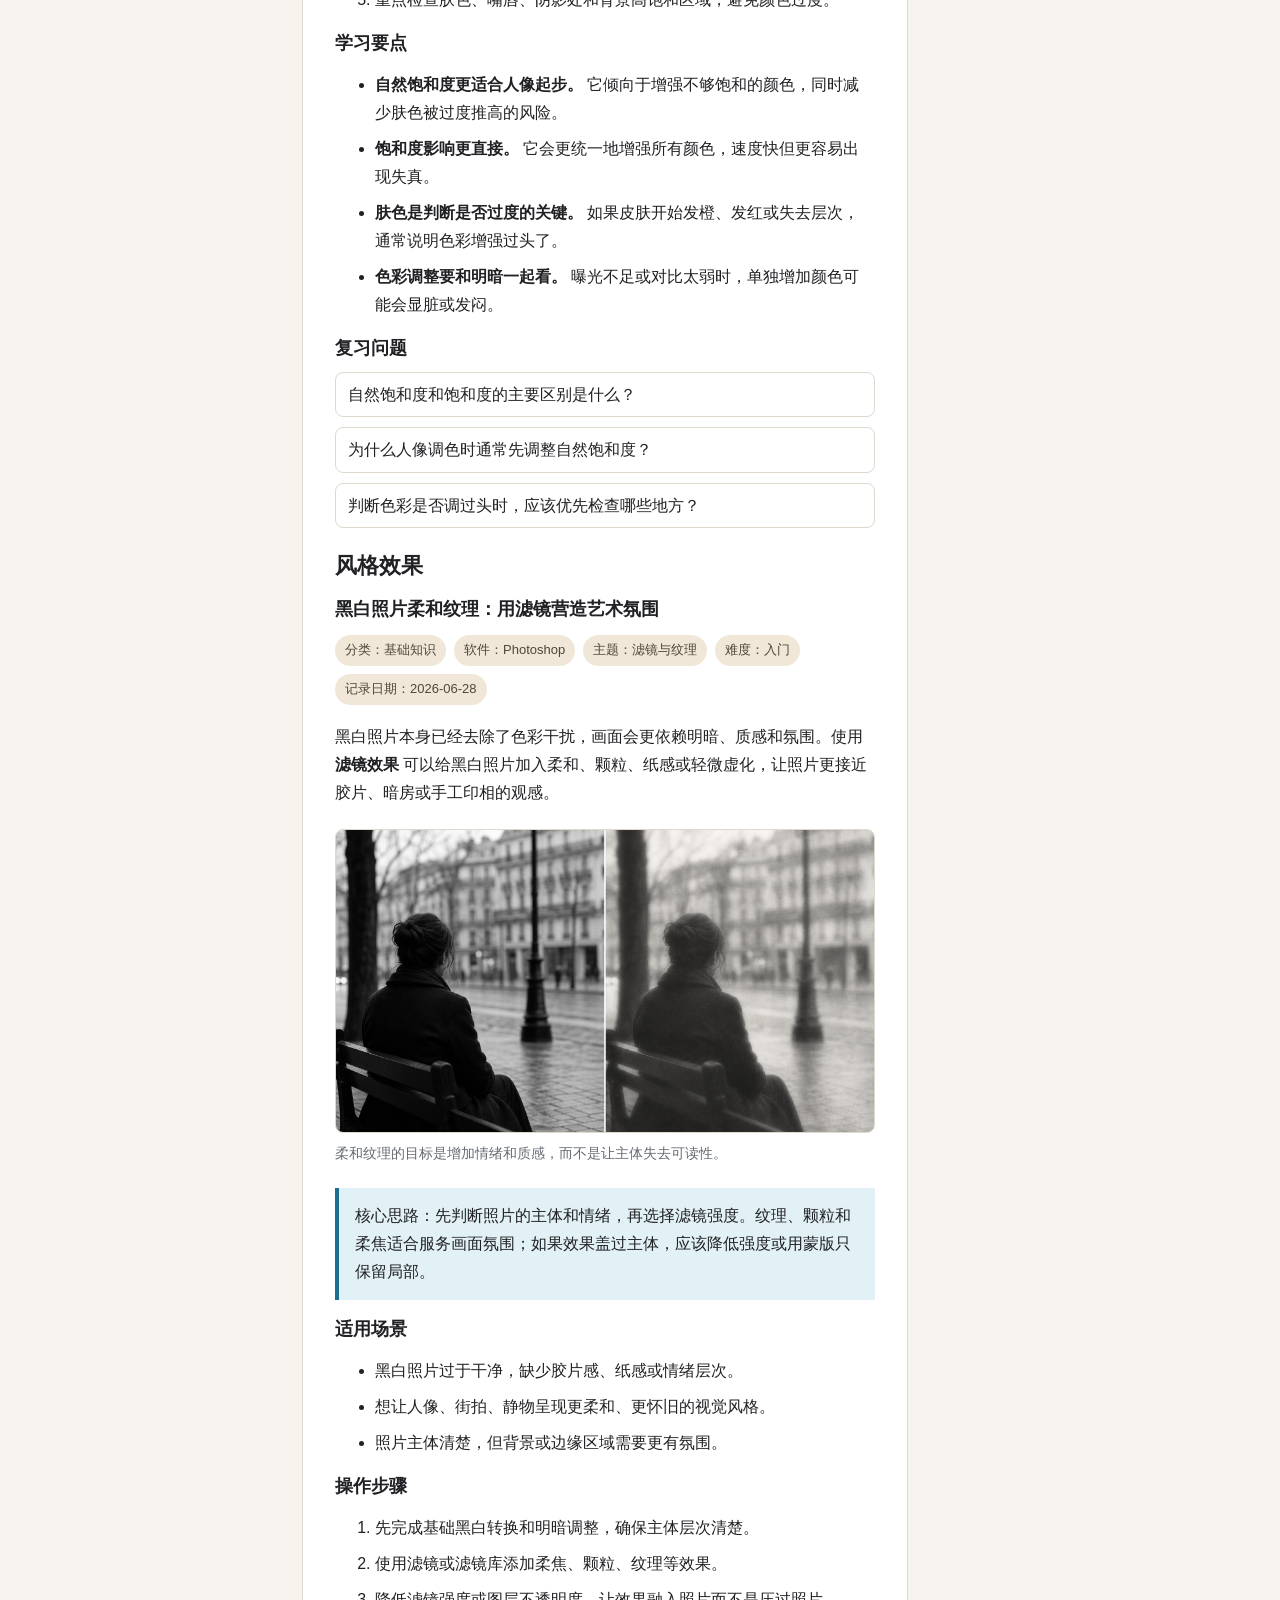
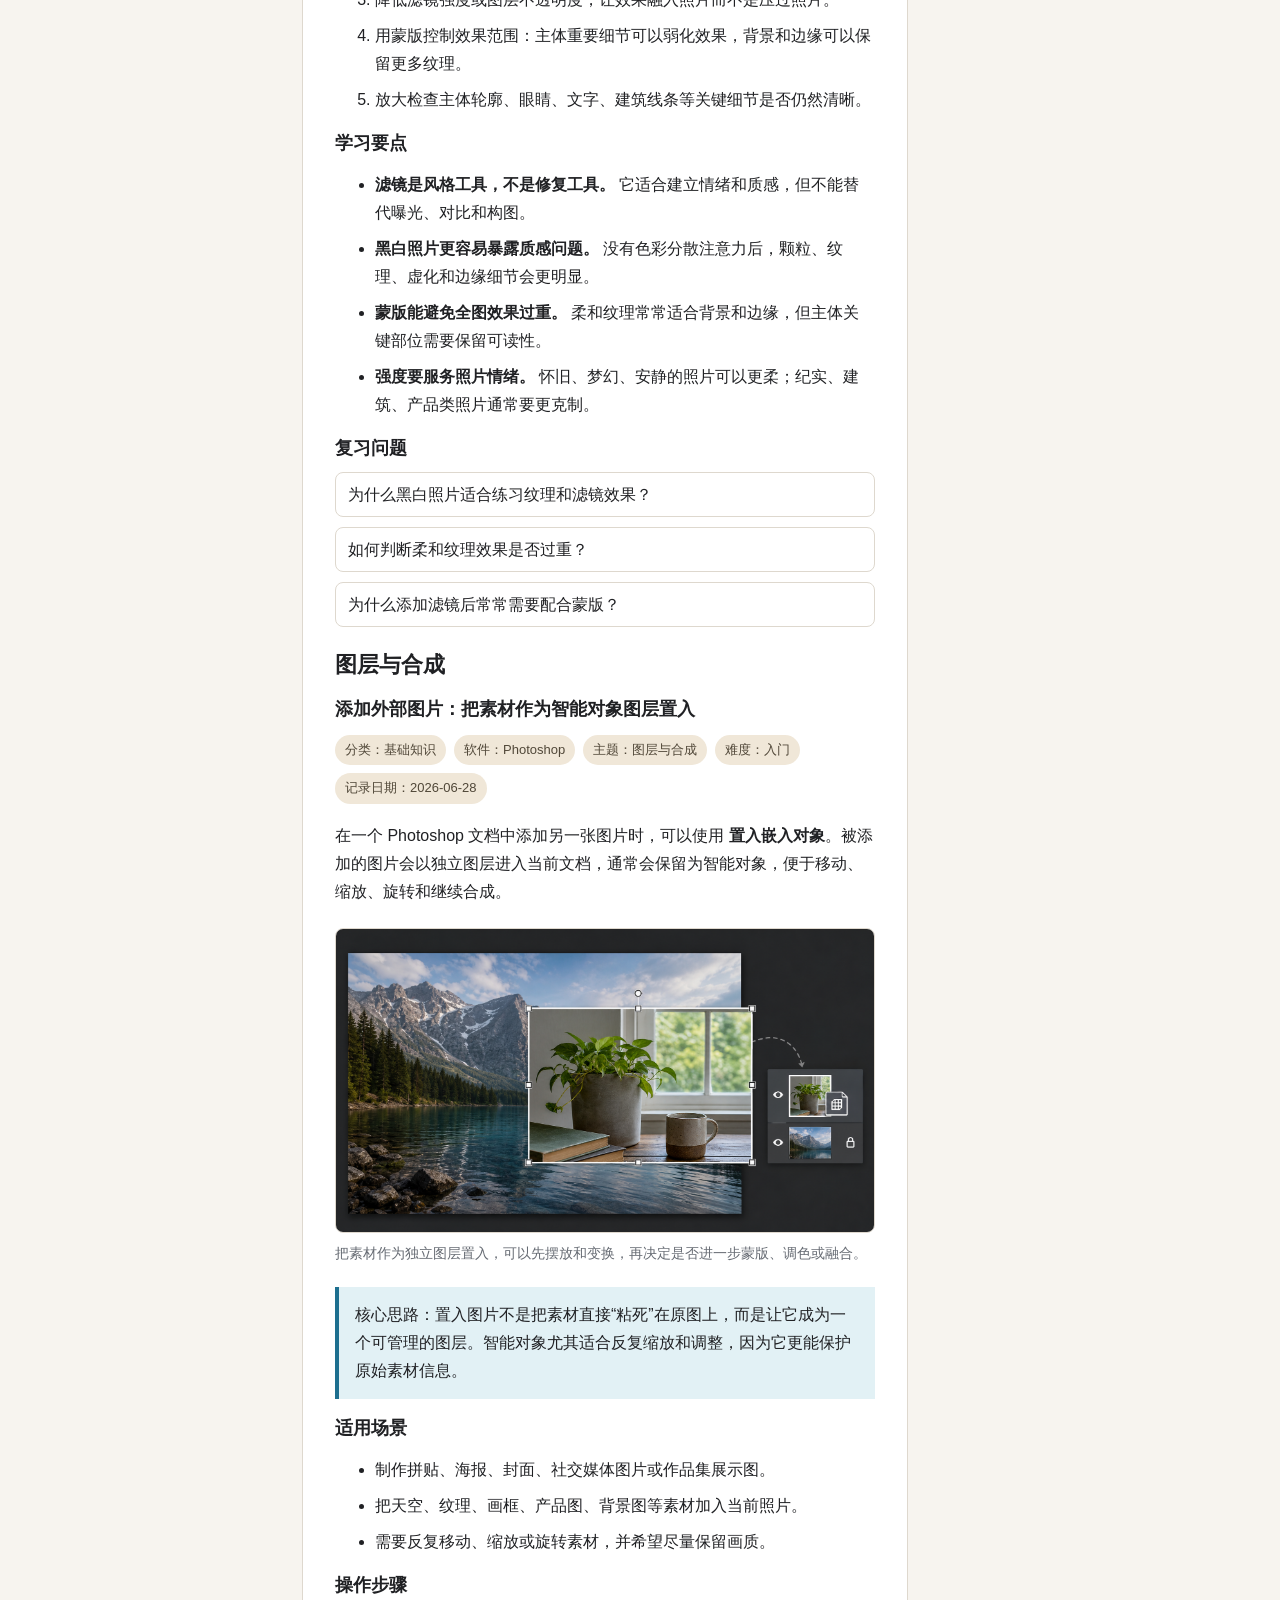
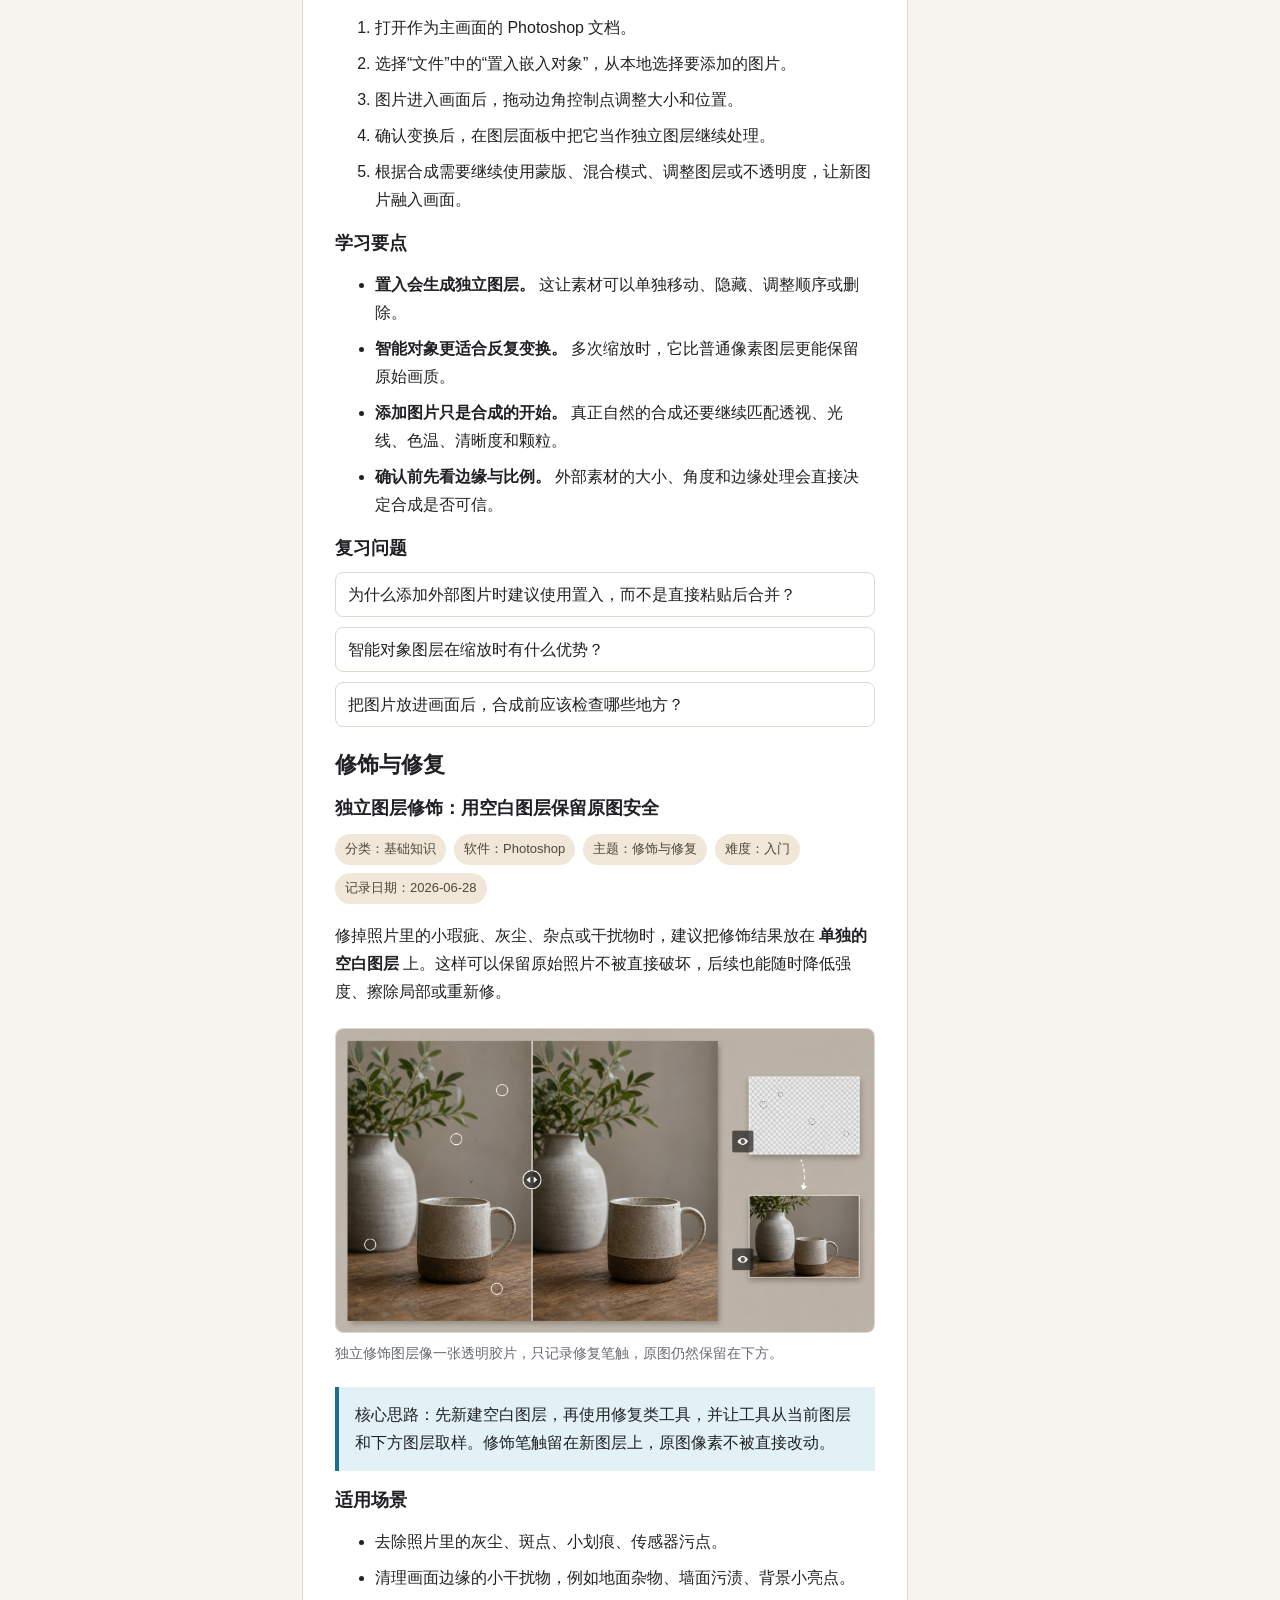
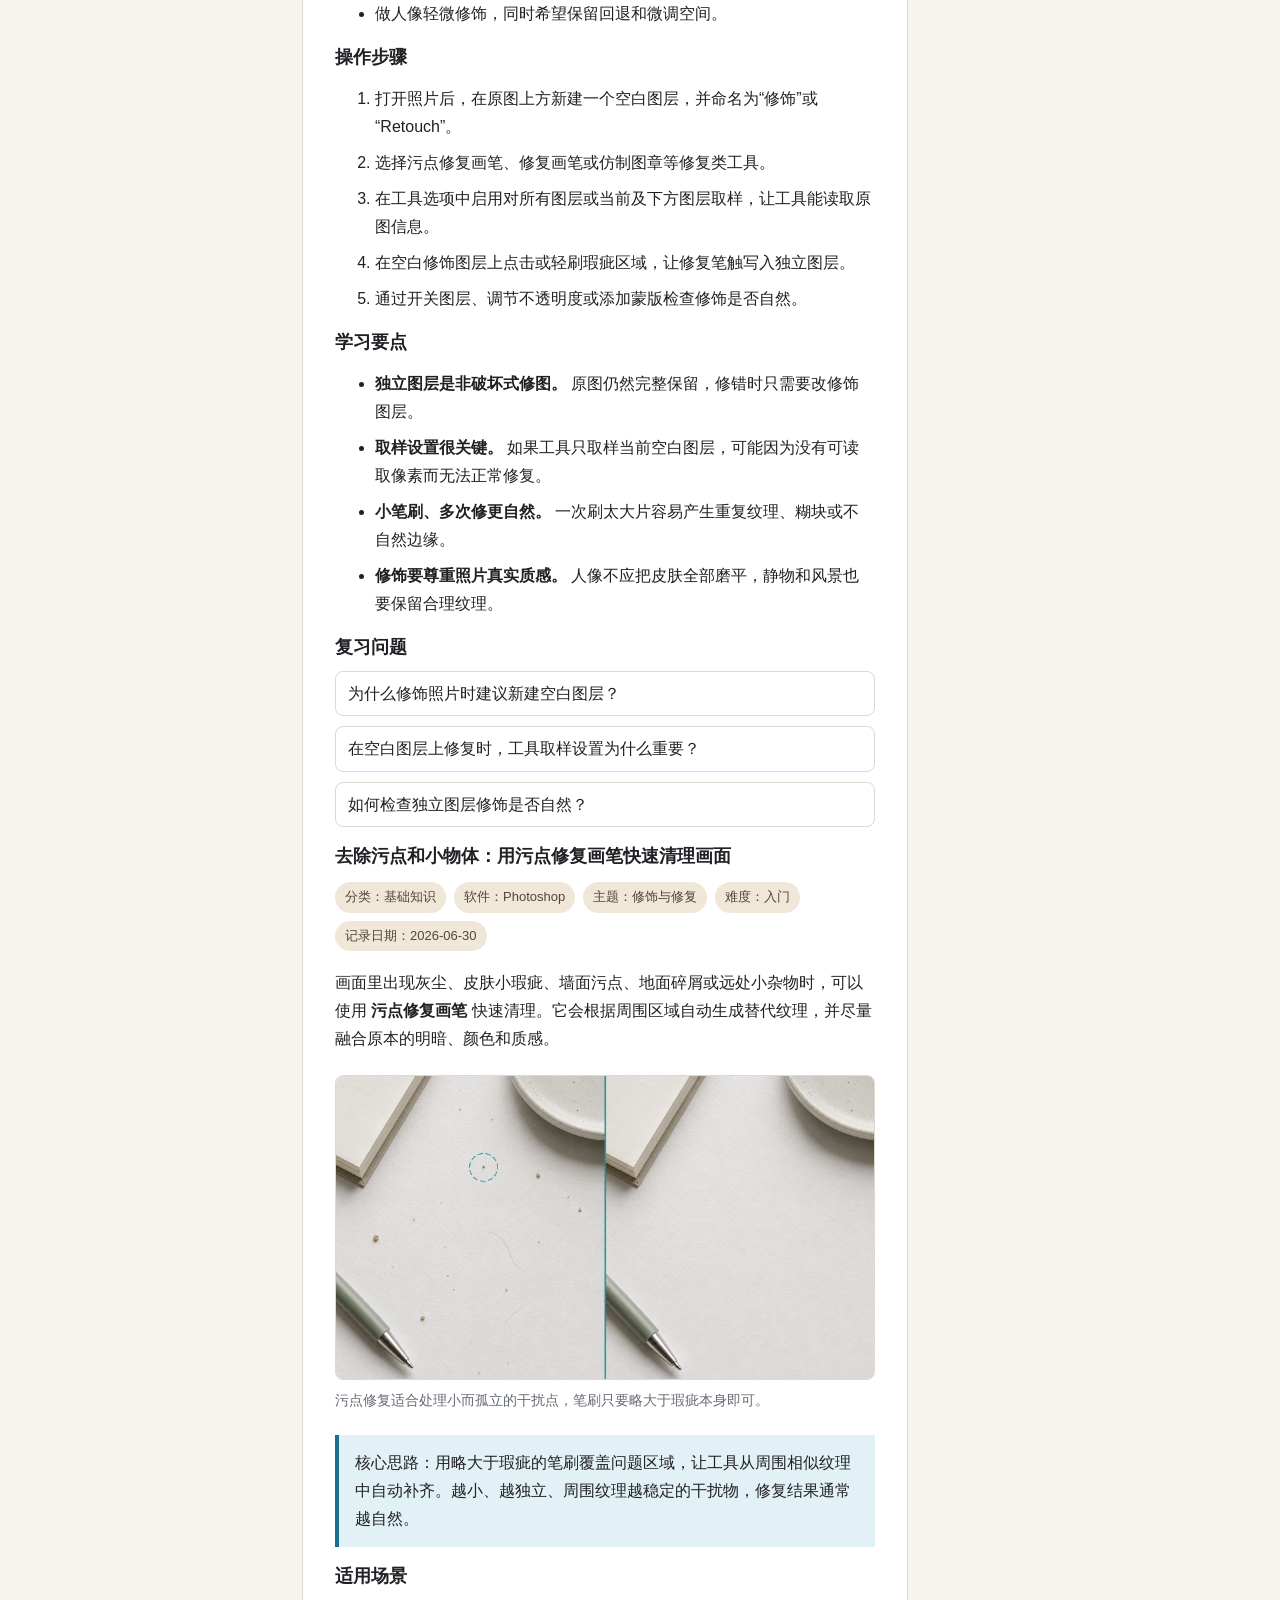
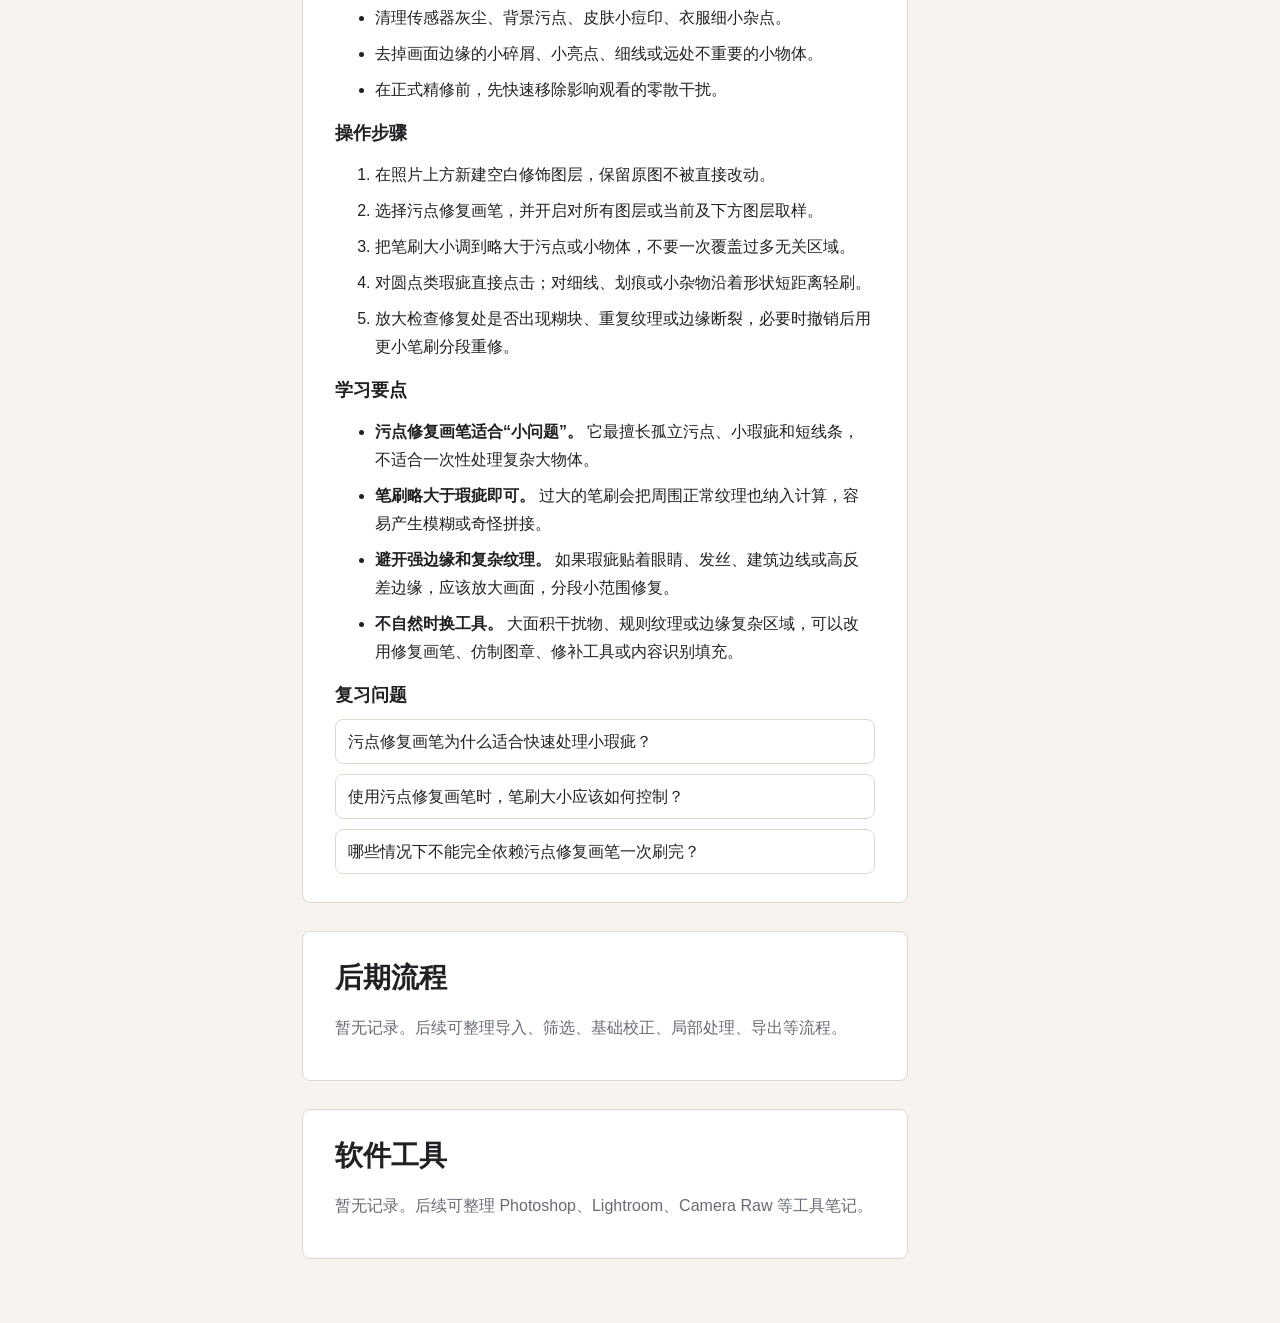
==== commit 9c822d40: "add spot healing study note" ====
--- a/摄影后期.html
+++ b/摄影后期.html
@@ -42,6 +42,7 @@
                 <a href="#retouching-repair">修饰与修复</a>
                 <ul>
                   <li><a href="#retouch-separate-layer">独立图层修饰</a></li>
+                  <li><a href="#remove-spots-small-objects">去除污点和小物体</a></li>
                 </ul>
               </li>
             </ul>
@@ -497,6 +498,90 @@
                     data-answer="可以开关修饰图层对比前后，也可以降低图层不透明度观察效果是否过重。重点检查修复区域是否出现重复纹理、糊块、边缘断裂或质感突然变化。"
                   >
                     如何检查独立图层修饰是否自然？
+                  </button>
+                </li>
+              </ul>
+            </article>
+
+            <article id="remove-spots-small-objects">
+              <h4>去除污点和小物体：用污点修复画笔快速清理画面</h4>
+              <div class="meta">
+                <span class="tag">分类：基础知识</span>
+                <span class="tag">软件：Photoshop</span>
+                <span class="tag">主题：修饰与修复</span>
+                <span class="tag">难度：入门</span>
+                <span class="tag">记录日期：2026-06-30</span>
+              </div>
+
+              <p>
+                画面里出现灰尘、皮肤小瑕疵、墙面污点、地面碎屑或远处小杂物时，可以使用
+                <strong>污点修复画笔</strong> 快速清理。它会根据周围区域自动生成替代纹理，并尽量融合原本的明暗、颜色和质感。
+              </p>
+
+              <figure class="study-image">
+                <img
+                  src="assets/images/remove-spots-small-objects.png"
+                  alt="使用污点修复画笔去除污点和小物体的前后对比示意图"
+                  loading="lazy"
+                >
+                <figcaption>污点修复适合处理小而孤立的干扰点，笔刷只要略大于瑕疵本身即可。</figcaption>
+              </figure>
+
+              <div class="note">
+                核心思路：用略大于瑕疵的笔刷覆盖问题区域，让工具从周围相似纹理中自动补齐。越小、越独立、周围纹理越稳定的干扰物，修复结果通常越自然。
+              </div>
+
+              <h4>适用场景</h4>
+              <ul class="summary-list">
+                <li>清理传感器灰尘、背景污点、皮肤小痘印、衣服细小杂点。</li>
+                <li>去掉画面边缘的小碎屑、小亮点、细线或远处不重要的小物体。</li>
+                <li>在正式精修前，先快速移除影响观看的零散干扰。</li>
+              </ul>
+
+              <h4>操作步骤</h4>
+              <ol class="steps">
+                <li>在照片上方新建空白修饰图层，保留原图不被直接改动。</li>
+                <li>选择污点修复画笔，并开启对所有图层或当前及下方图层取样。</li>
+                <li>把笔刷大小调到略大于污点或小物体，不要一次覆盖过多无关区域。</li>
+                <li>对圆点类瑕疵直接点击；对细线、划痕或小杂物沿着形状短距离轻刷。</li>
+                <li>放大检查修复处是否出现糊块、重复纹理或边缘断裂，必要时撤销后用更小笔刷分段重修。</li>
+              </ol>
+
+              <h4>学习要点</h4>
+              <ul class="checklist">
+                <li><strong>污点修复画笔适合“小问题”。</strong> 它最擅长孤立污点、小瑕疵和短线条，不适合一次性处理复杂大物体。</li>
+                <li><strong>笔刷略大于瑕疵即可。</strong> 过大的笔刷会把周围正常纹理也纳入计算，容易产生模糊或奇怪拼接。</li>
+                <li><strong>避开强边缘和复杂纹理。</strong> 如果瑕疵贴着眼睛、发丝、建筑边线或高反差边缘，应该放大画面，分段小范围修复。</li>
+                <li><strong>不自然时换工具。</strong> 大面积干扰物、规则纹理或边缘复杂区域，可以改用修复画笔、仿制图章、修补工具或内容识别填充。</li>
+              </ul>
+
+              <h4>复习问题</h4>
+              <ul class="review-list">
+                <li>
+                  <button
+                    class="review-question"
+                    type="button"
+                    data-answer="污点修复画笔会根据周围区域自动推测替代内容，并融合颜色、明暗和纹理。它不需要手动选择取样源，所以处理小污点、小痘印、灰尘和短划痕时速度很快。"
+                  >
+                    污点修复画笔为什么适合快速处理小瑕疵？
+                  </button>
+                </li>
+                <li>
+                  <button
+                    class="review-question"
+                    type="button"
+                    data-answer="笔刷大小最好只比瑕疵略大。太小可能盖不完整，太大则会把太多正常区域纳入修复计算，容易让纹理变糊、重复或出现不自然的拼接痕迹。"
+                  >
+                    使用污点修复画笔时，笔刷大小应该如何控制？
+                  </button>
+                </li>
+                <li>
+                  <button
+                    class="review-question"
+                    type="button"
+                    data-answer="如果瑕疵靠近强边缘、发丝、眼睛、文字、建筑线条或规则纹理，自动修复可能会把边缘拉歪或制造糊块。此时应放大画面，用小笔刷分段处理，必要时改用修复画笔或仿制图章。"
+                  >
+                    哪些情况下不能完全依赖污点修复画笔一次刷完？
                   </button>
                 </li>
               </ul>
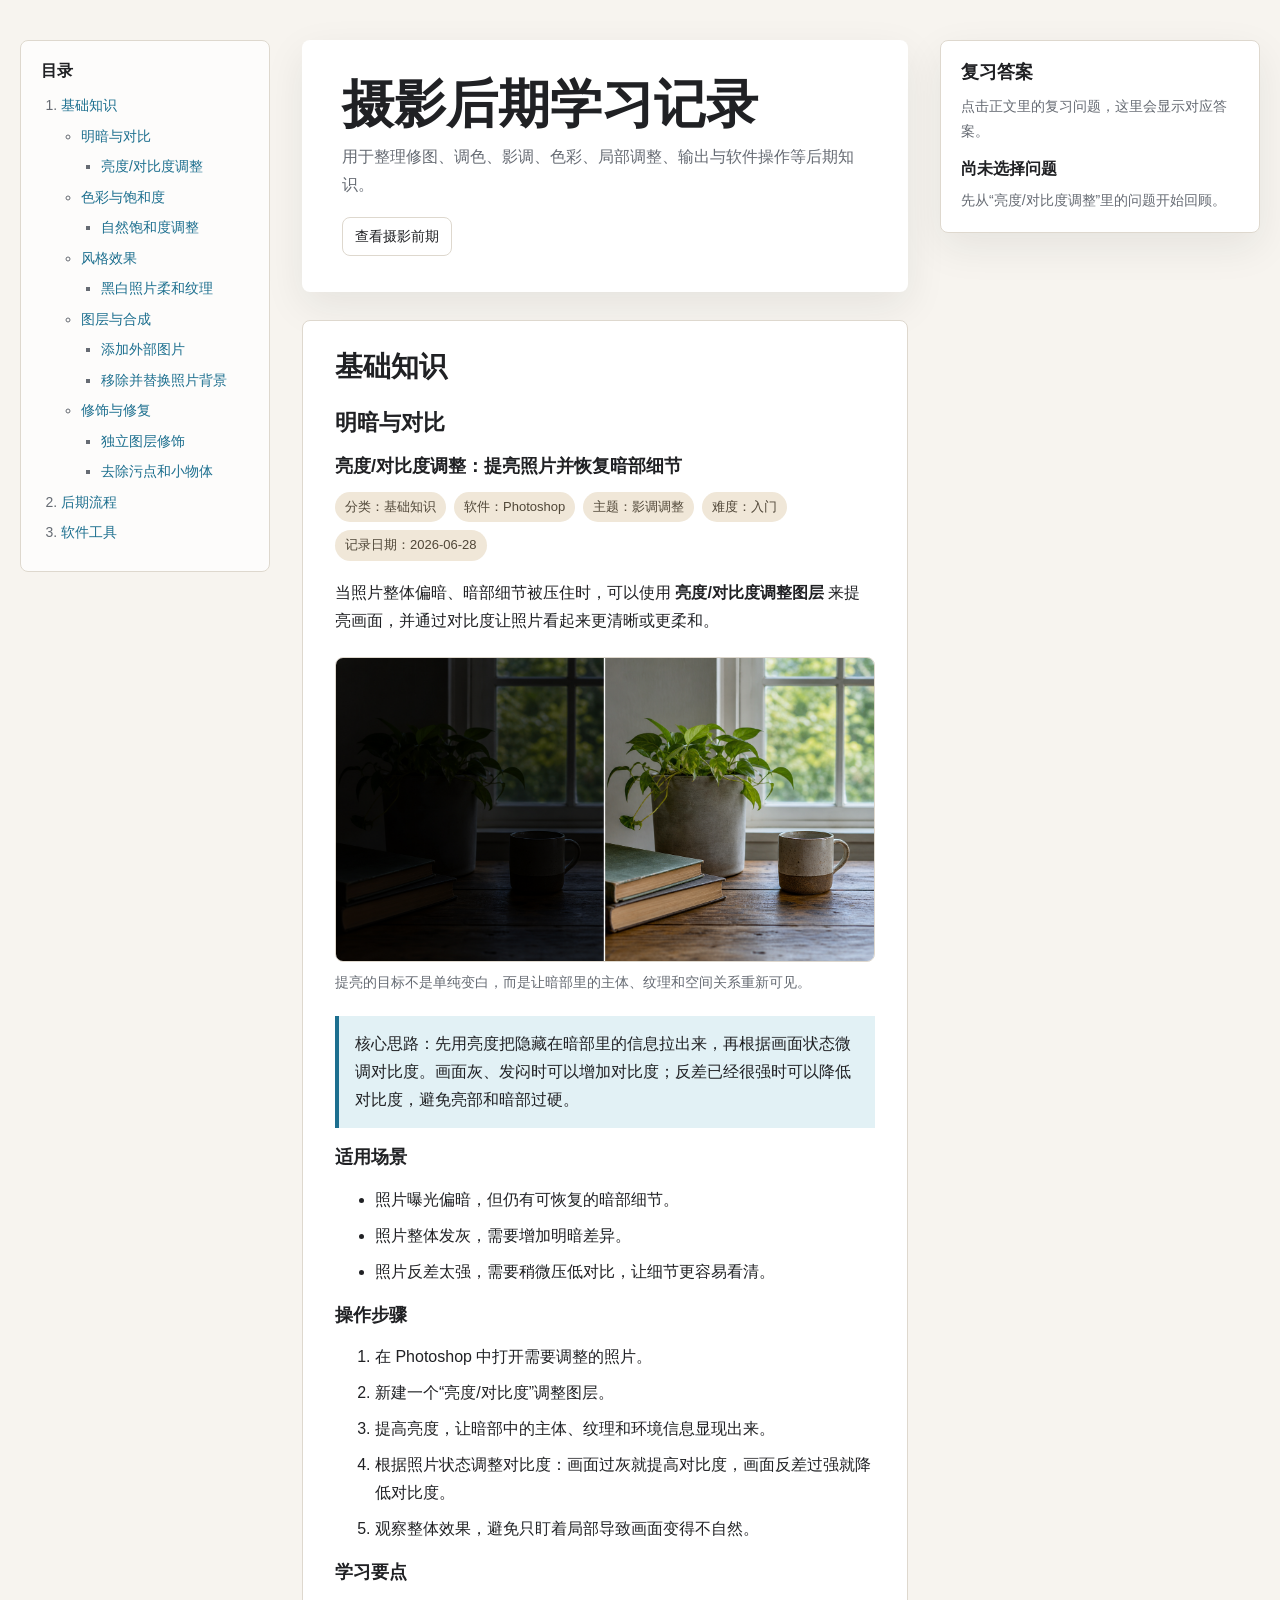
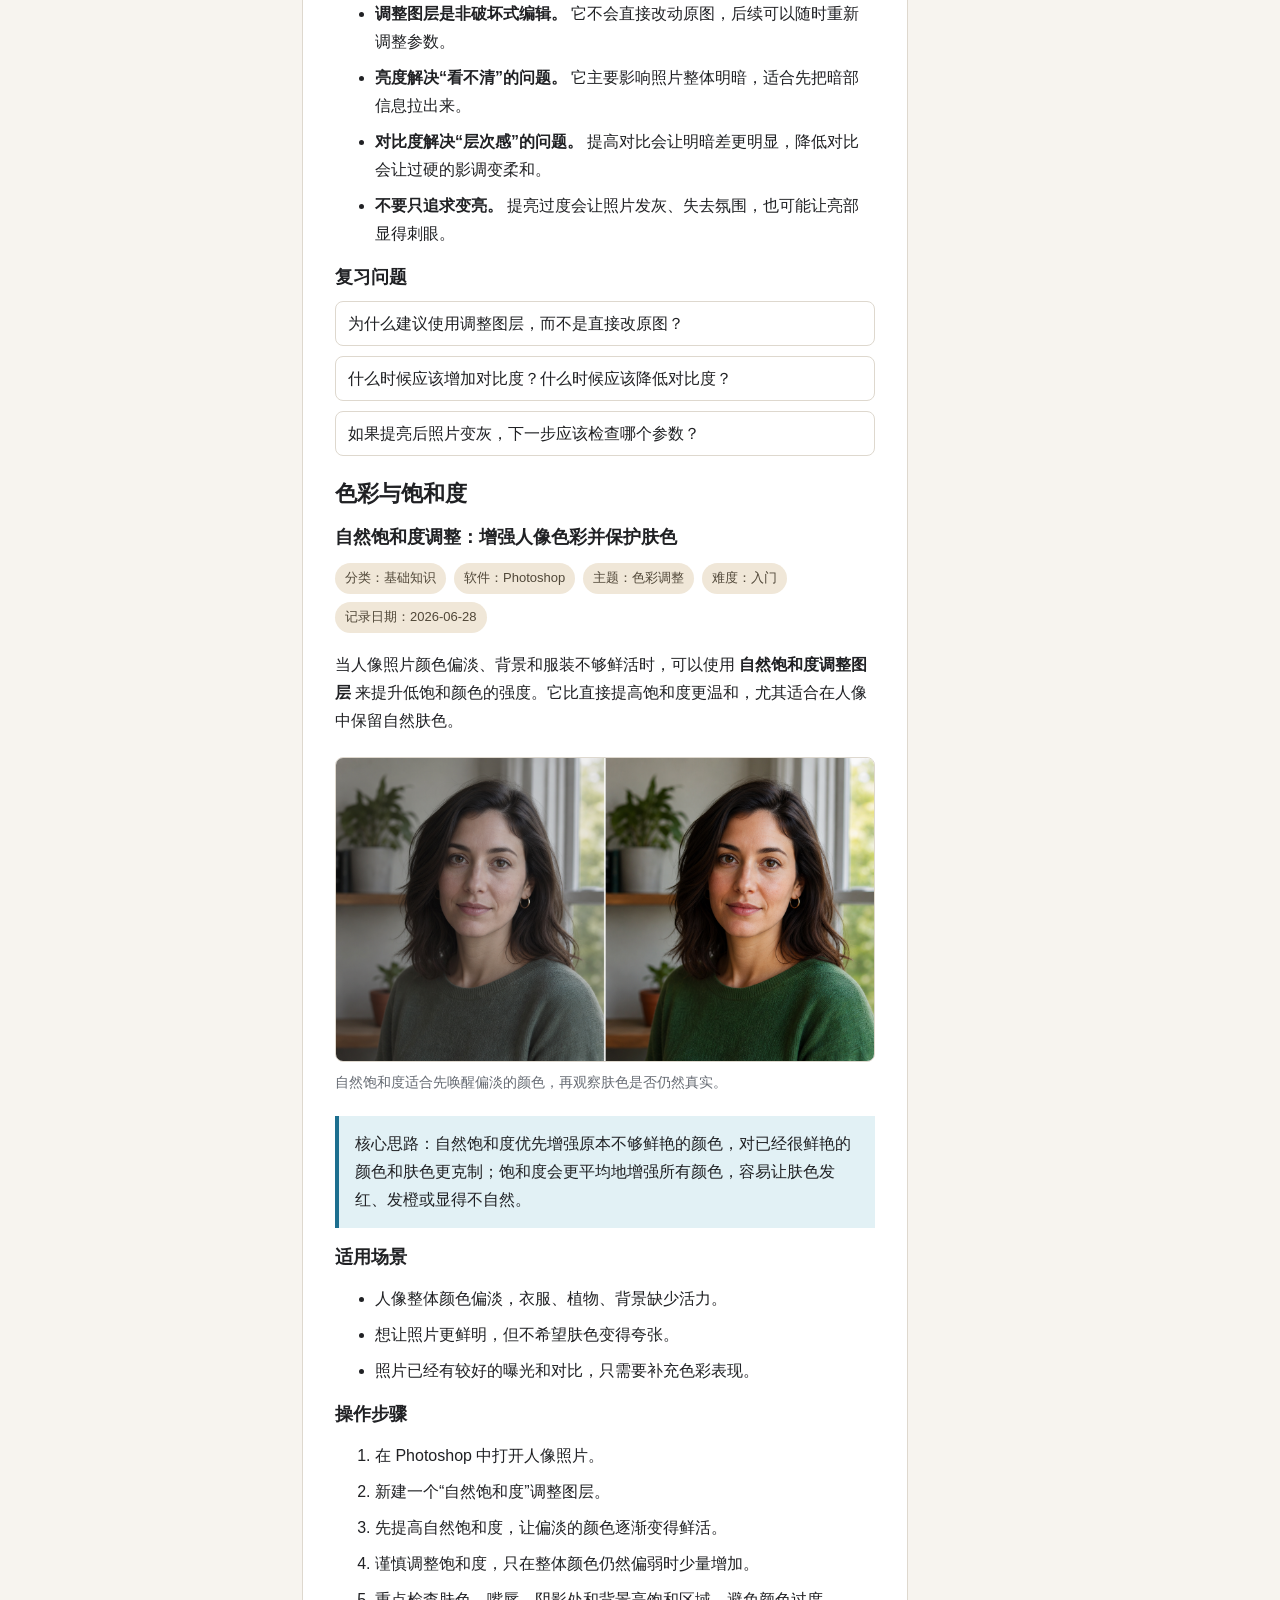
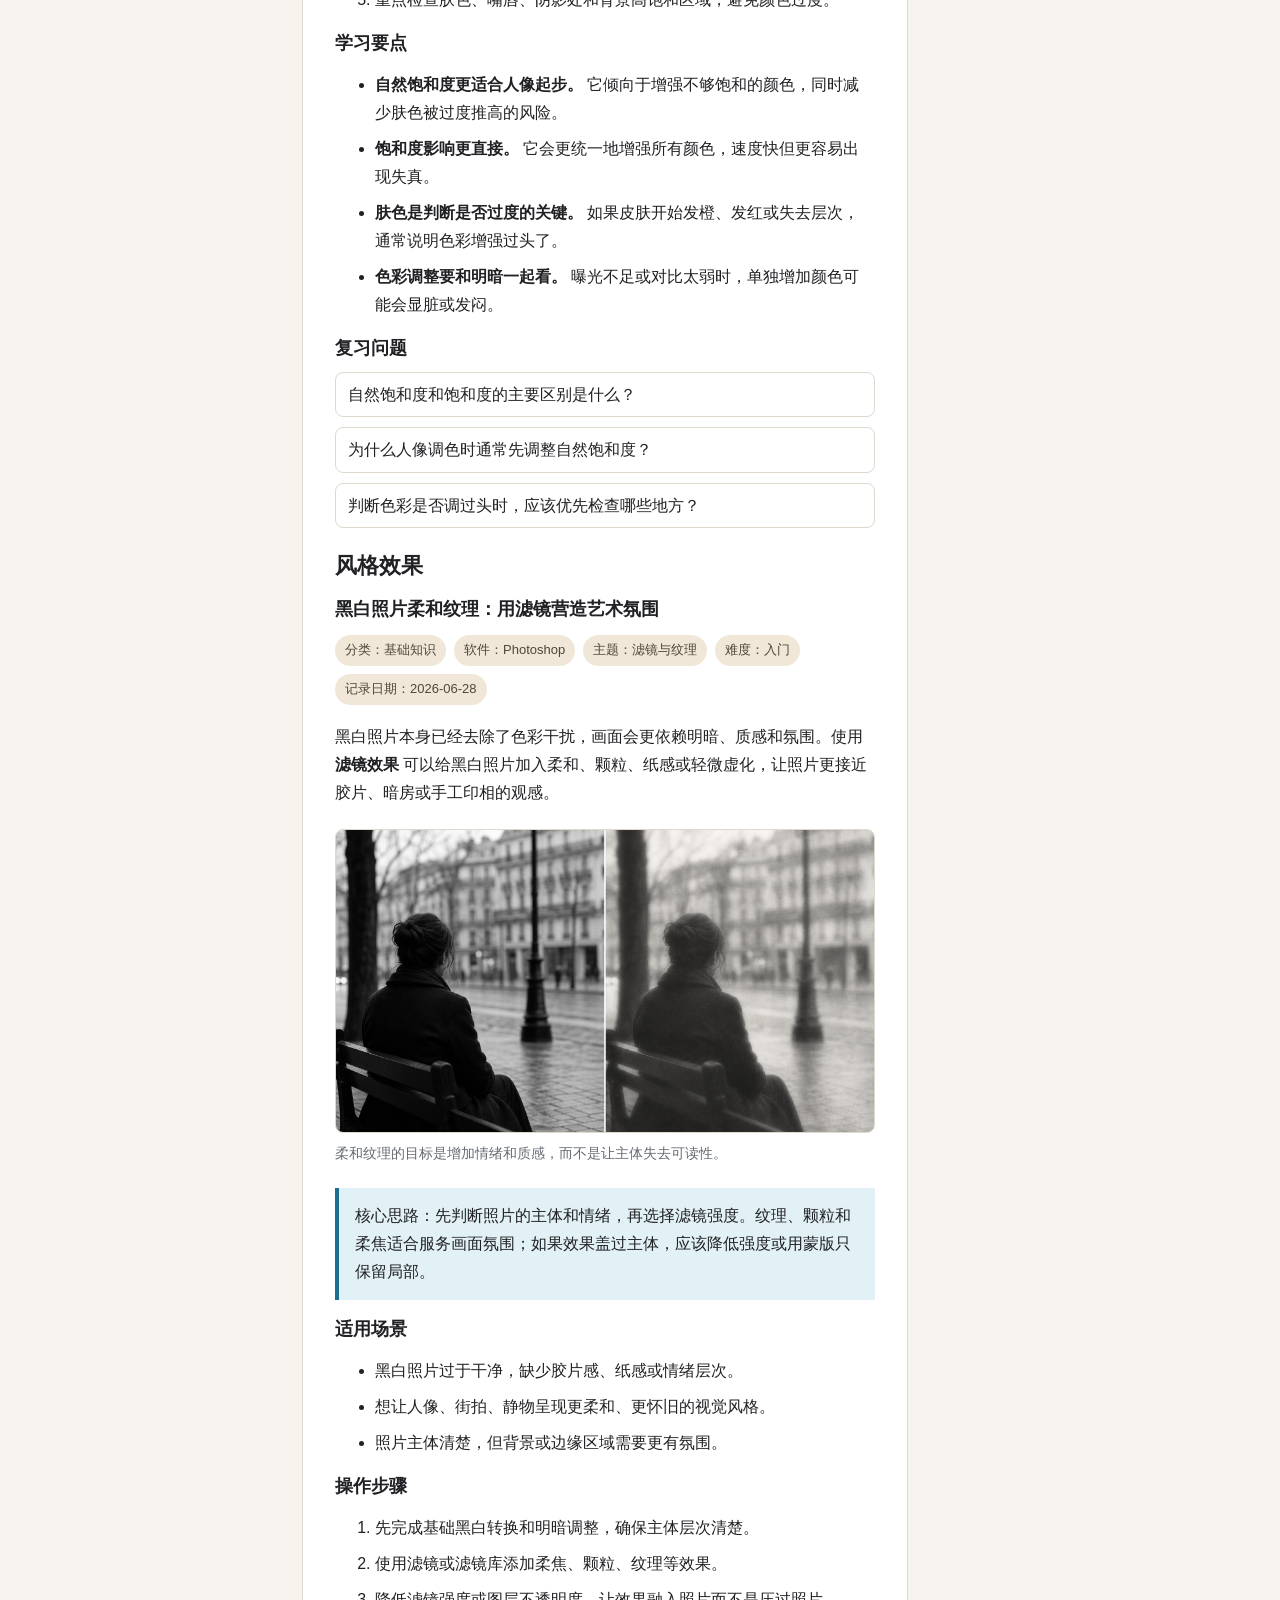
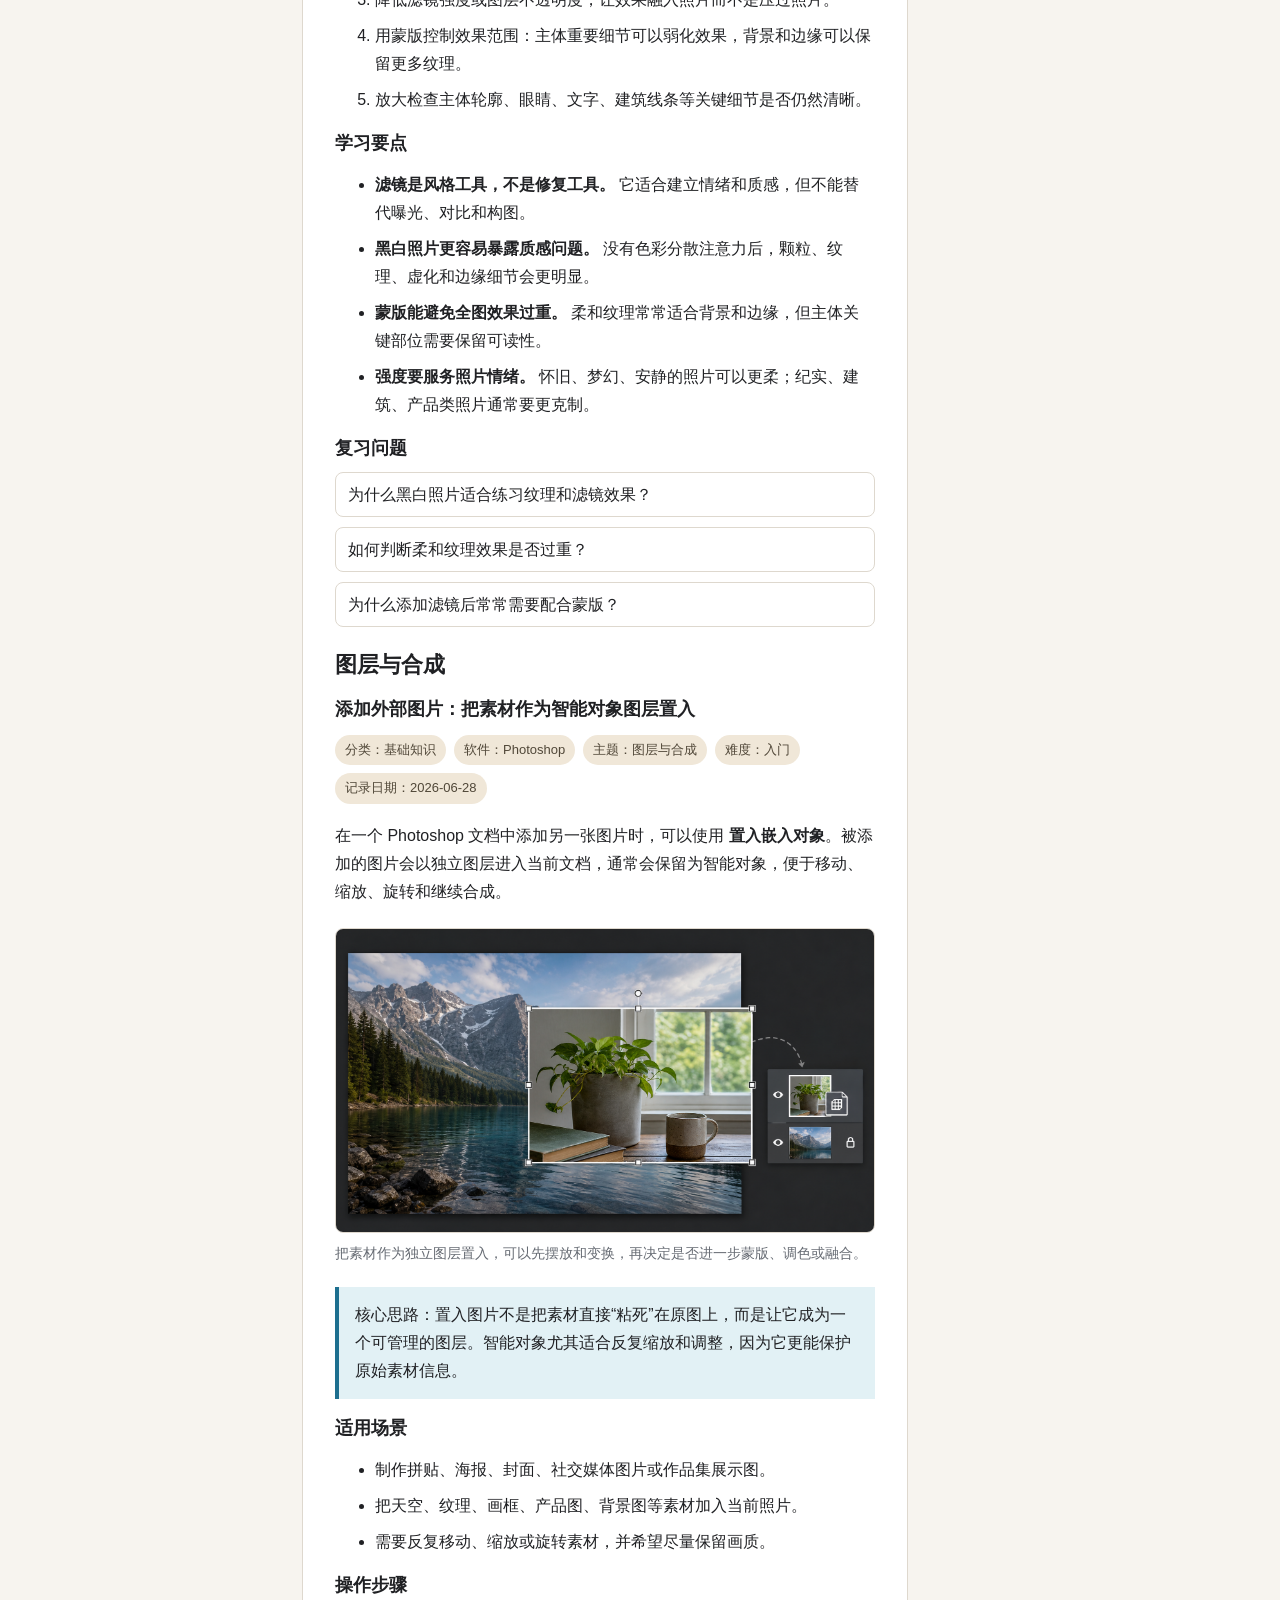
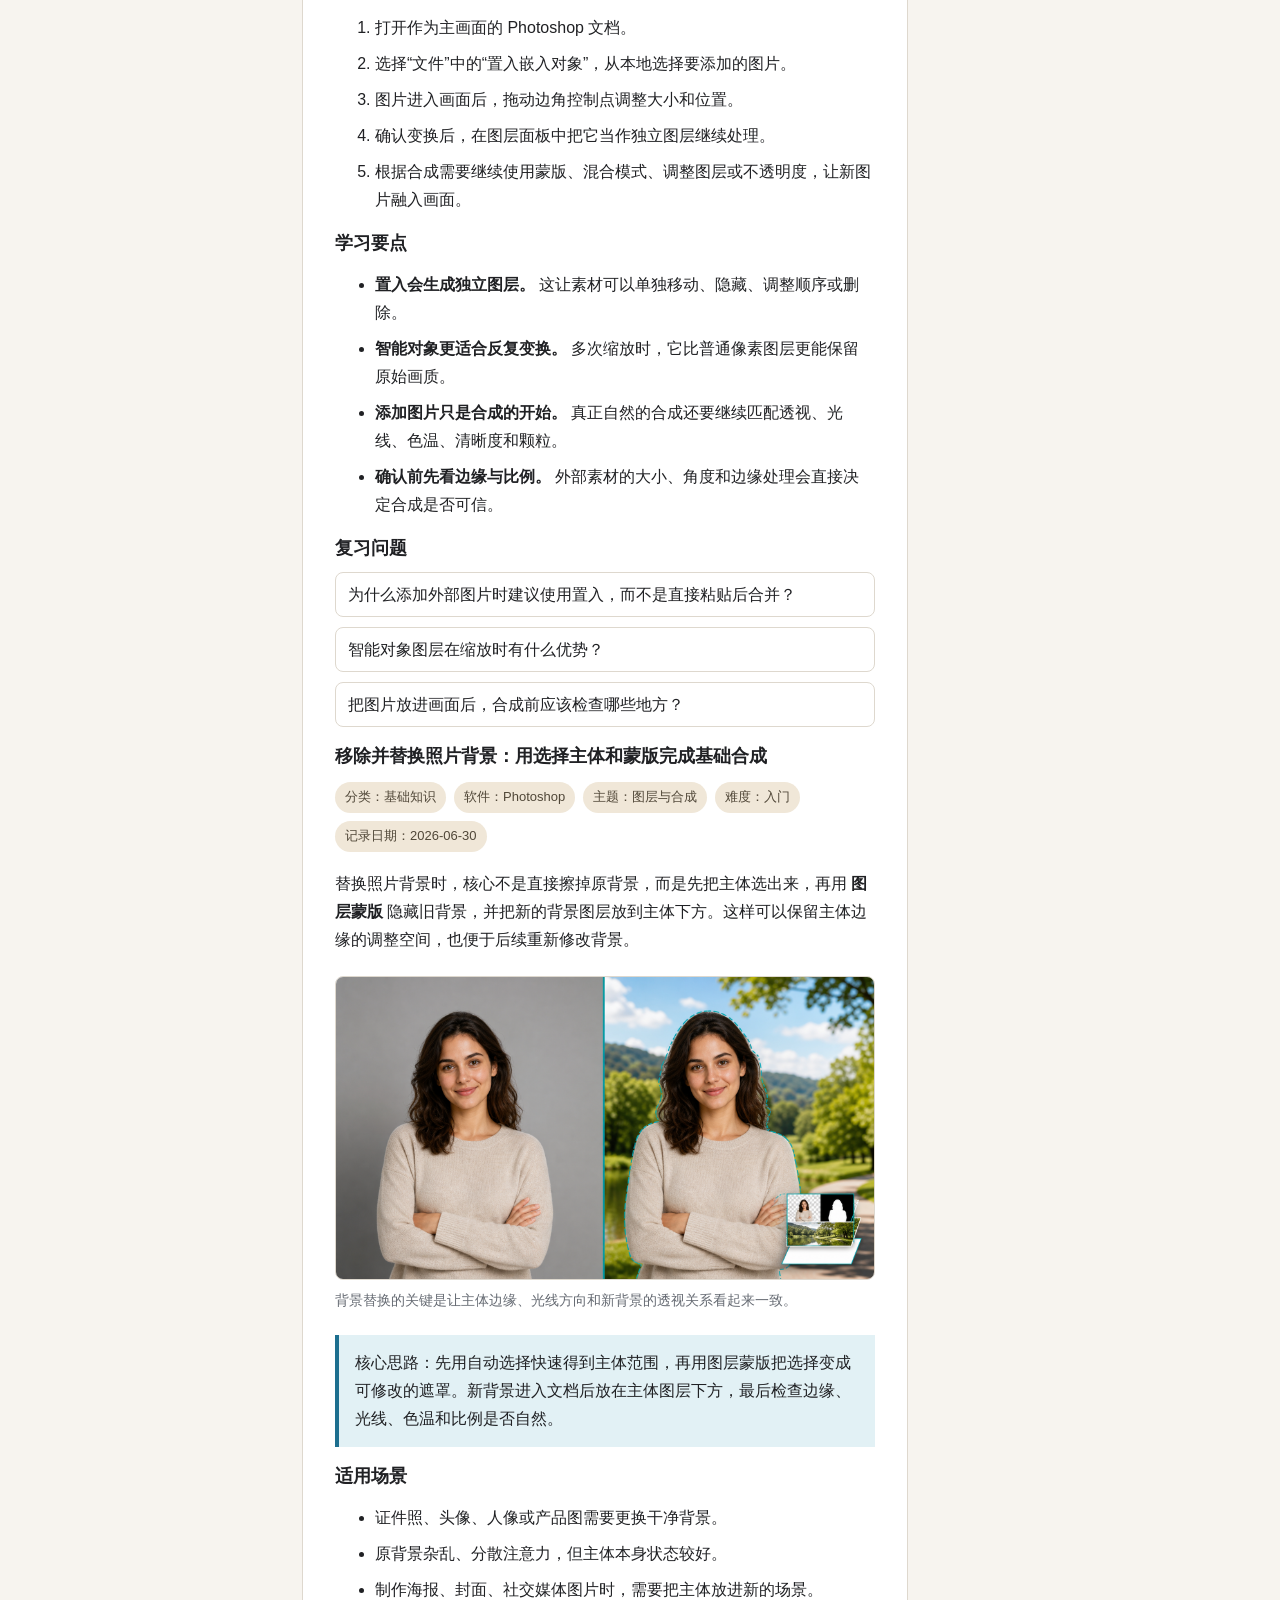
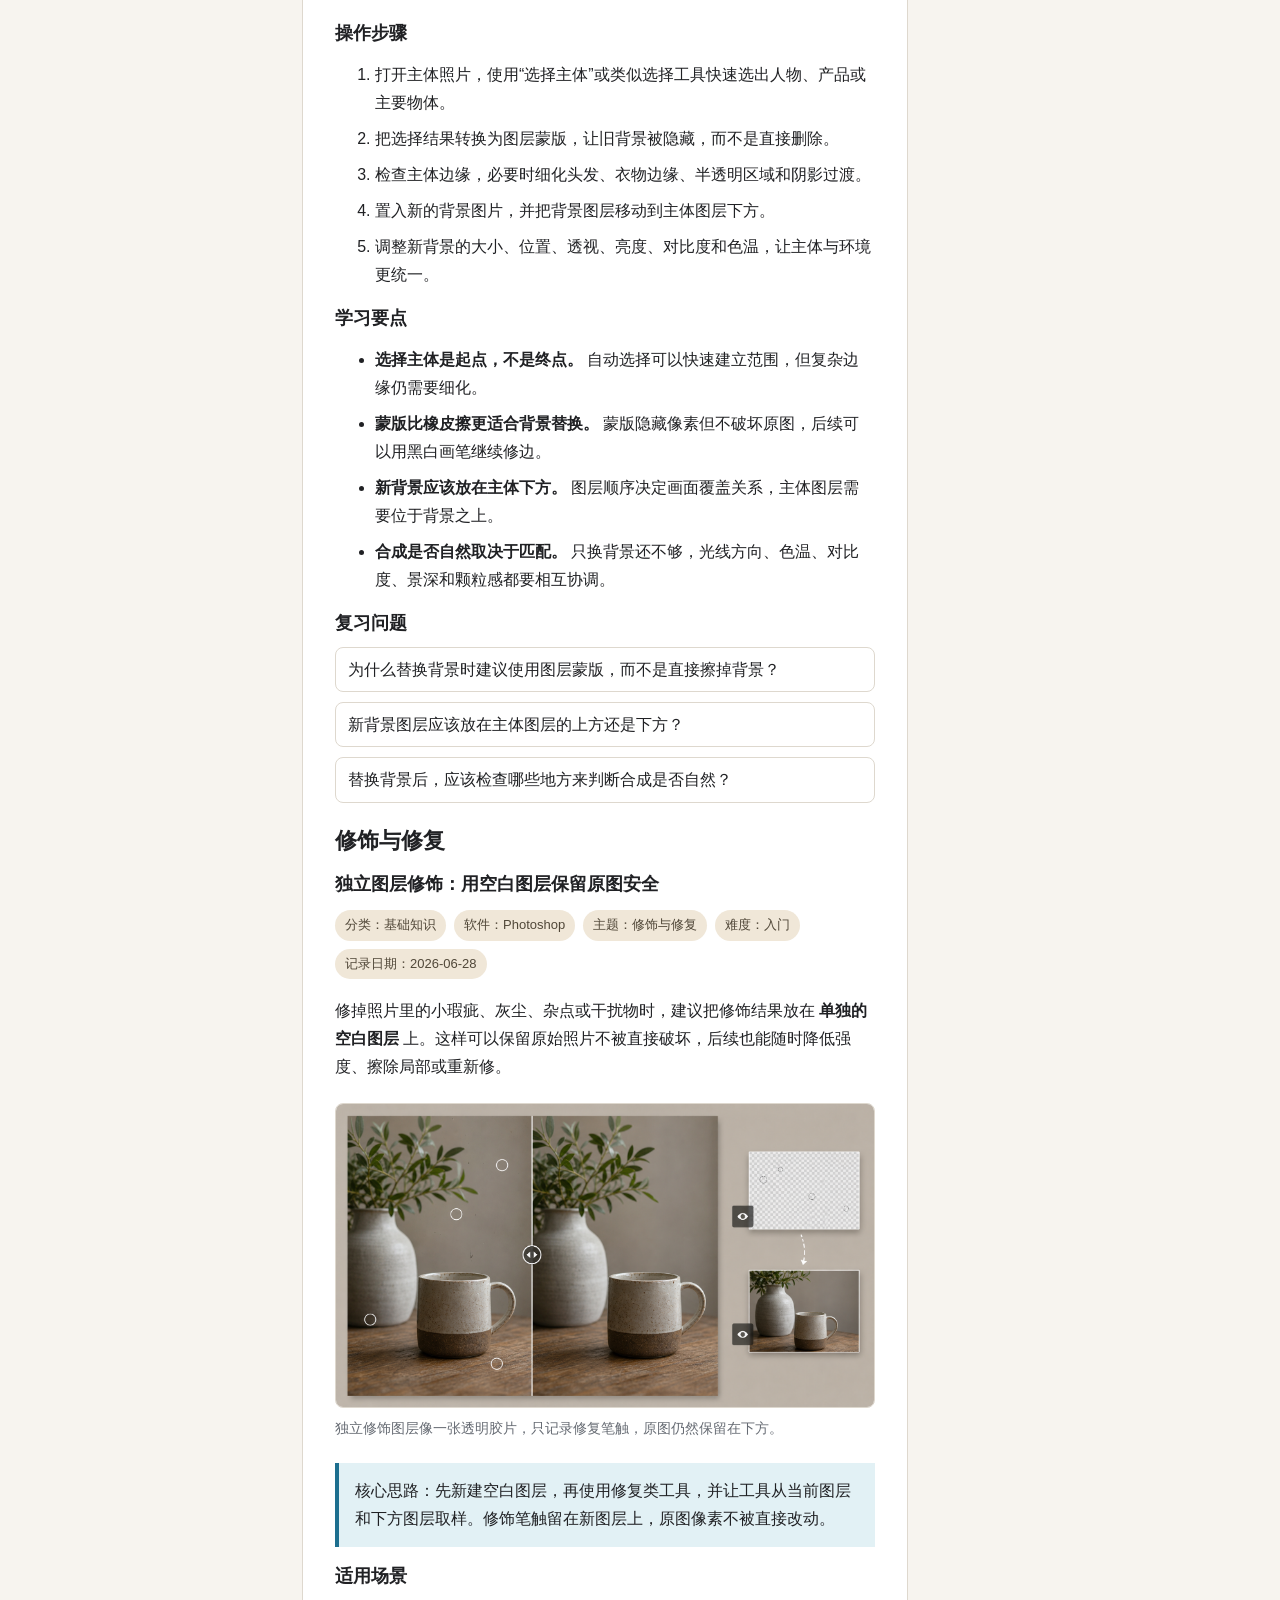
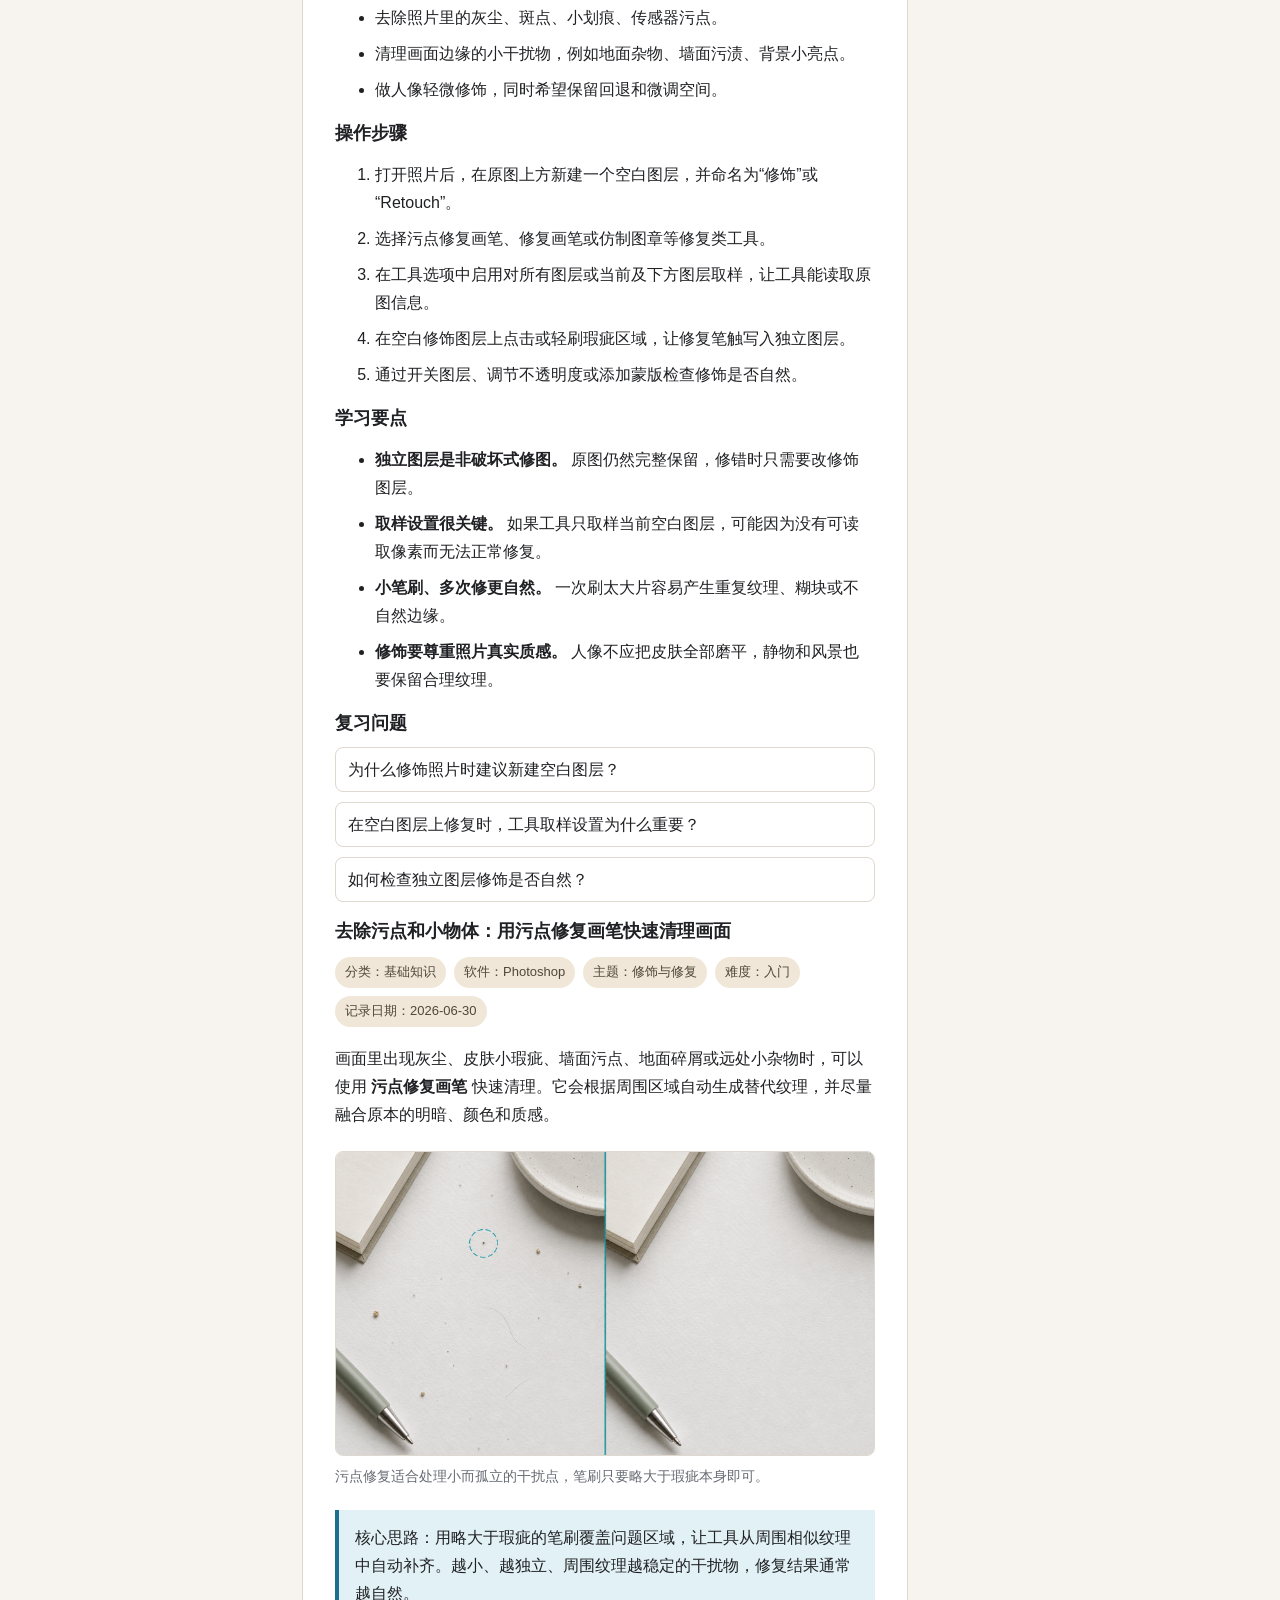
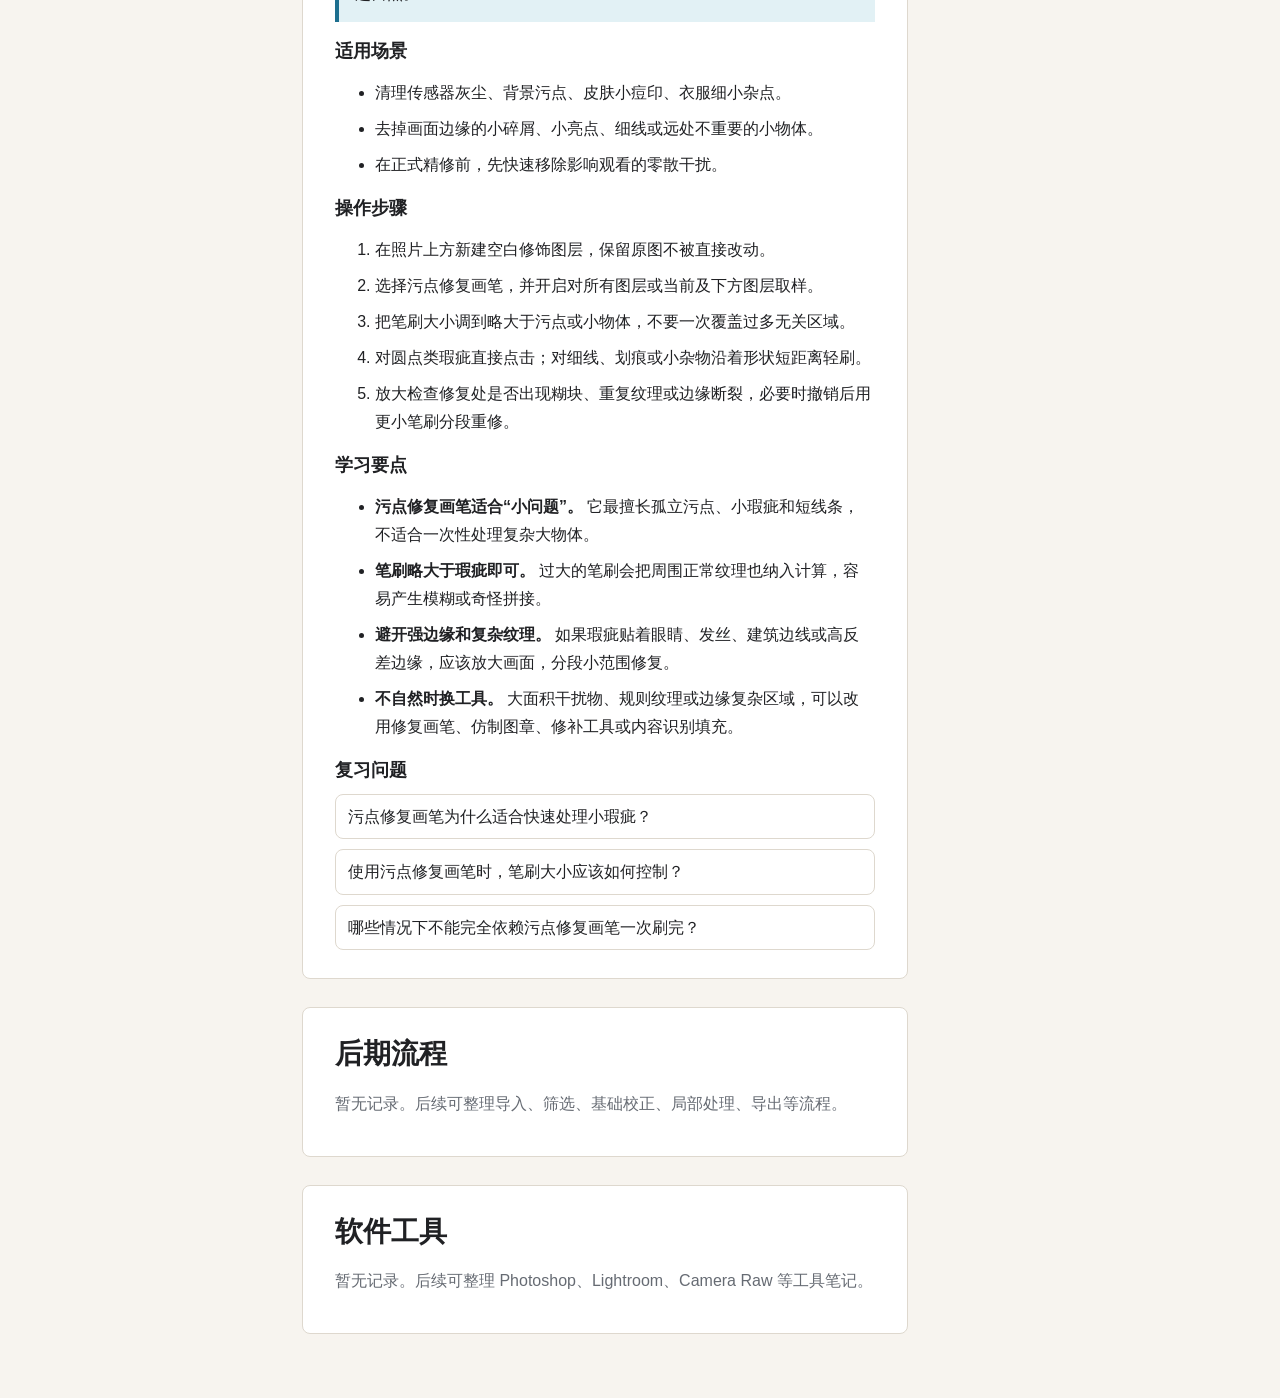
==== commit 0b41cd1d: "add background replacement study note" ====
--- a/摄影后期.html
+++ b/摄影后期.html
@@ -36,6 +36,7 @@
                 <a href="#layers-compositing">图层与合成</a>
                 <ul>
                   <li><a href="#add-image-smart-object">添加外部图片</a></li>
+                  <li><a href="#remove-replace-background">移除并替换照片背景</a></li>
                 </ul>
               </li>
               <li>
@@ -414,6 +415,90 @@
                 </li>
               </ul>
             </article>
+
+            <article id="remove-replace-background">
+              <h4>移除并替换照片背景：用选择主体和蒙版完成基础合成</h4>
+              <div class="meta">
+                <span class="tag">分类：基础知识</span>
+                <span class="tag">软件：Photoshop</span>
+                <span class="tag">主题：图层与合成</span>
+                <span class="tag">难度：入门</span>
+                <span class="tag">记录日期：2026-06-30</span>
+              </div>
+
+              <p>
+                替换照片背景时，核心不是直接擦掉原背景，而是先把主体选出来，再用
+                <strong>图层蒙版</strong> 隐藏旧背景，并把新的背景图层放到主体下方。这样可以保留主体边缘的调整空间，也便于后续重新修改背景。
+              </p>
+
+              <figure class="study-image">
+                <img
+                  src="assets/images/remove-replace-background.png"
+                  alt="使用选择主体和图层蒙版替换照片背景的前后对比示意图"
+                  loading="lazy"
+                >
+                <figcaption>背景替换的关键是让主体边缘、光线方向和新背景的透视关系看起来一致。</figcaption>
+              </figure>
+
+              <div class="note">
+                核心思路：先用自动选择快速得到主体范围，再用图层蒙版把选择变成可修改的遮罩。新背景进入文档后放在主体图层下方，最后检查边缘、光线、色温和比例是否自然。
+              </div>
+
+              <h4>适用场景</h4>
+              <ul class="summary-list">
+                <li>证件照、头像、人像或产品图需要更换干净背景。</li>
+                <li>原背景杂乱、分散注意力，但主体本身状态较好。</li>
+                <li>制作海报、封面、社交媒体图片时，需要把主体放进新的场景。</li>
+              </ul>
+
+              <h4>操作步骤</h4>
+              <ol class="steps">
+                <li>打开主体照片，使用“选择主体”或类似选择工具快速选出人物、产品或主要物体。</li>
+                <li>把选择结果转换为图层蒙版，让旧背景被隐藏，而不是直接删除。</li>
+                <li>检查主体边缘，必要时细化头发、衣物边缘、半透明区域和阴影过渡。</li>
+                <li>置入新的背景图片，并把背景图层移动到主体图层下方。</li>
+                <li>调整新背景的大小、位置、透视、亮度、对比度和色温，让主体与环境更统一。</li>
+              </ol>
+
+              <h4>学习要点</h4>
+              <ul class="checklist">
+                <li><strong>选择主体是起点，不是终点。</strong> 自动选择可以快速建立范围，但复杂边缘仍需要细化。</li>
+                <li><strong>蒙版比橡皮擦更适合背景替换。</strong> 蒙版隐藏像素但不破坏原图，后续可以用黑白画笔继续修边。</li>
+                <li><strong>新背景应该放在主体下方。</strong> 图层顺序决定画面覆盖关系，主体图层需要位于背景之上。</li>
+                <li><strong>合成是否自然取决于匹配。</strong> 只换背景还不够，光线方向、色温、对比度、景深和颗粒感都要相互协调。</li>
+              </ul>
+
+              <h4>复习问题</h4>
+              <ul class="review-list">
+                <li>
+                  <button
+                    class="review-question"
+                    type="button"
+                    data-answer="因为蒙版只是隐藏旧背景，不会真正删除原始像素。后续如果主体边缘选错、头发细节缺失或背景需要重换，可以继续修改蒙版，而不必重新从原图开始。"
+                  >
+                    为什么替换背景时建议使用图层蒙版，而不是直接擦掉背景？
+                  </button>
+                </li>
+                <li>
+                  <button
+                    class="review-question"
+                    type="button"
+                    data-answer="新背景应该放在主体图层下方。主体通过蒙版保留下来，旧背景被隐藏，新背景从下方露出，这样图层关系清楚，也方便单独调整主体和背景。"
+                  >
+                    新背景图层应该放在主体图层的上方还是下方？
+                  </button>
+                </li>
+                <li>
+                  <button
+                    class="review-question"
+                    type="button"
+                    data-answer="重点检查主体边缘是否干净、光线方向是否一致、色温是否统一、背景透视和比例是否合理，以及主体和背景的清晰度、颗粒感是否接近。任何一项不匹配都会让合成显得生硬。"
+                  >
+                    替换背景后，应该检查哪些地方来判断合成是否自然？
+                  </button>
+                </li>
+              </ul>
+            </article>
           </article>
 
           <article id="retouching-repair">
